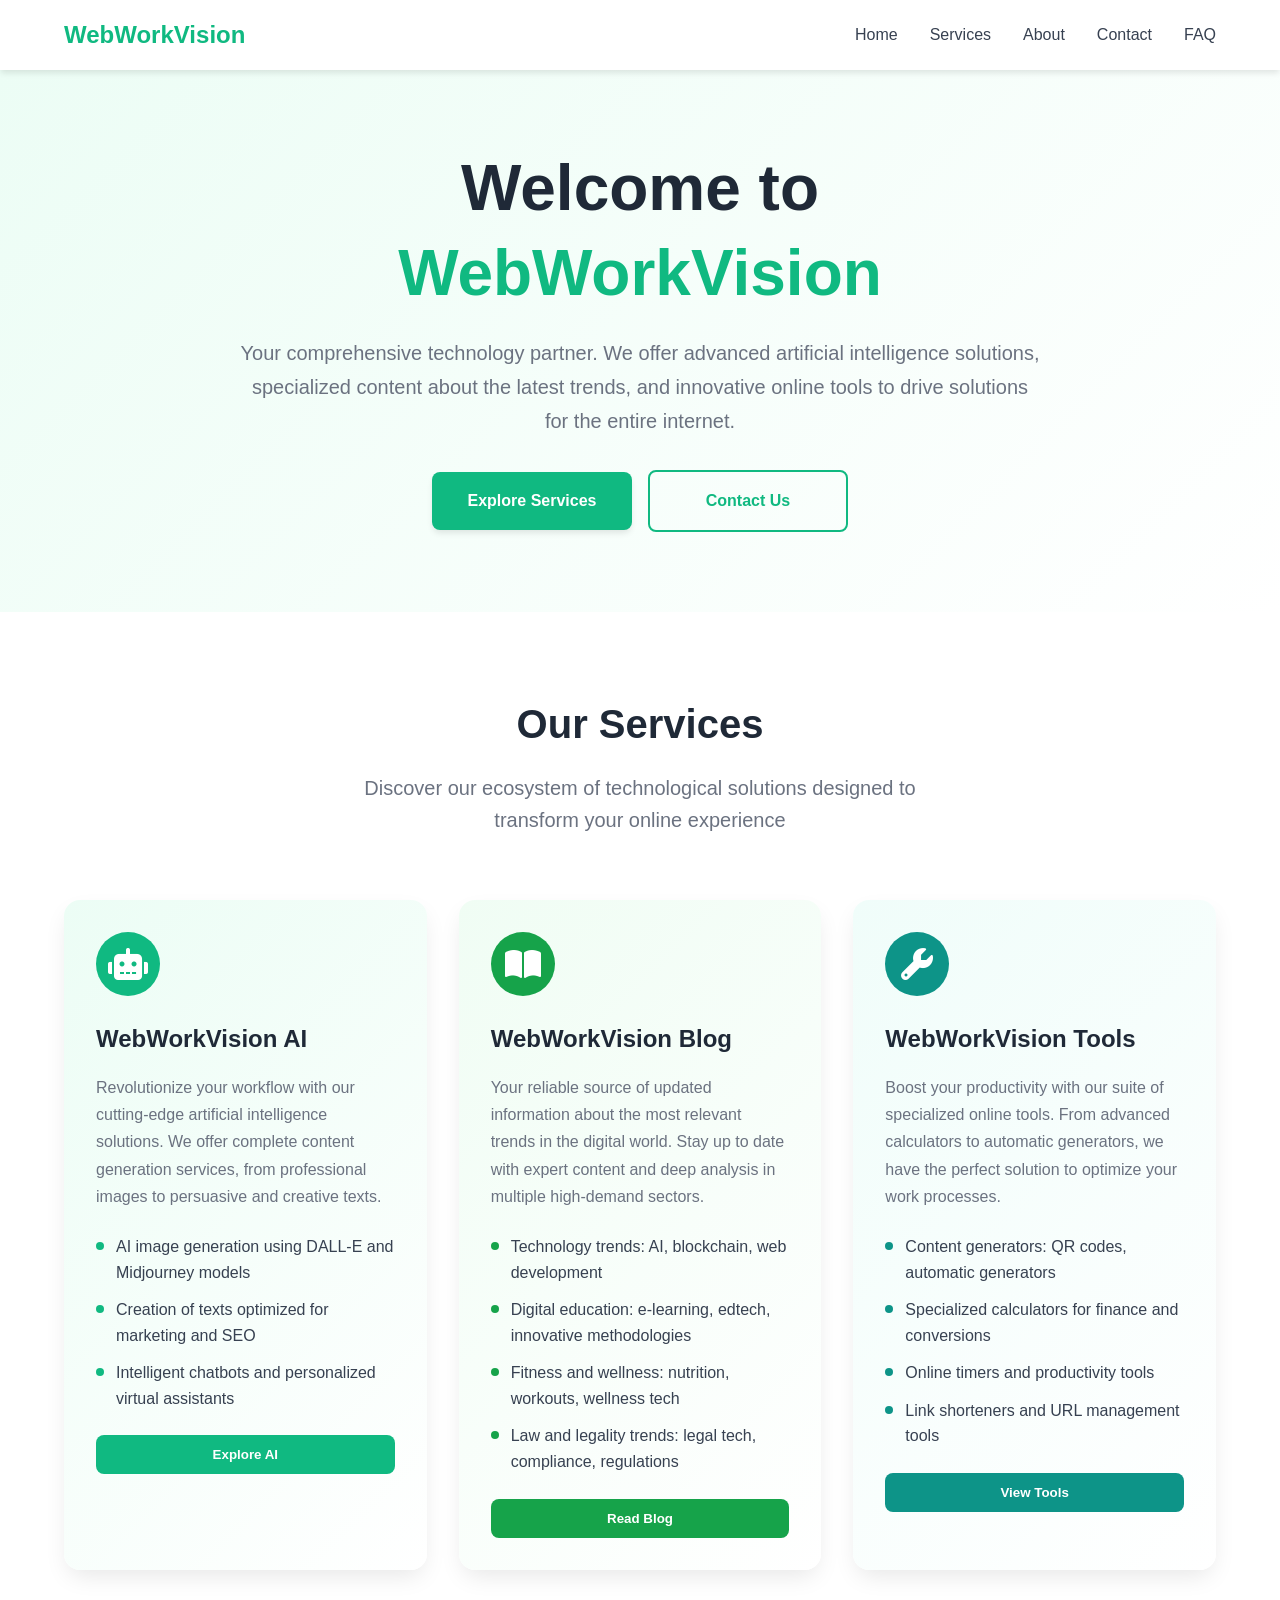
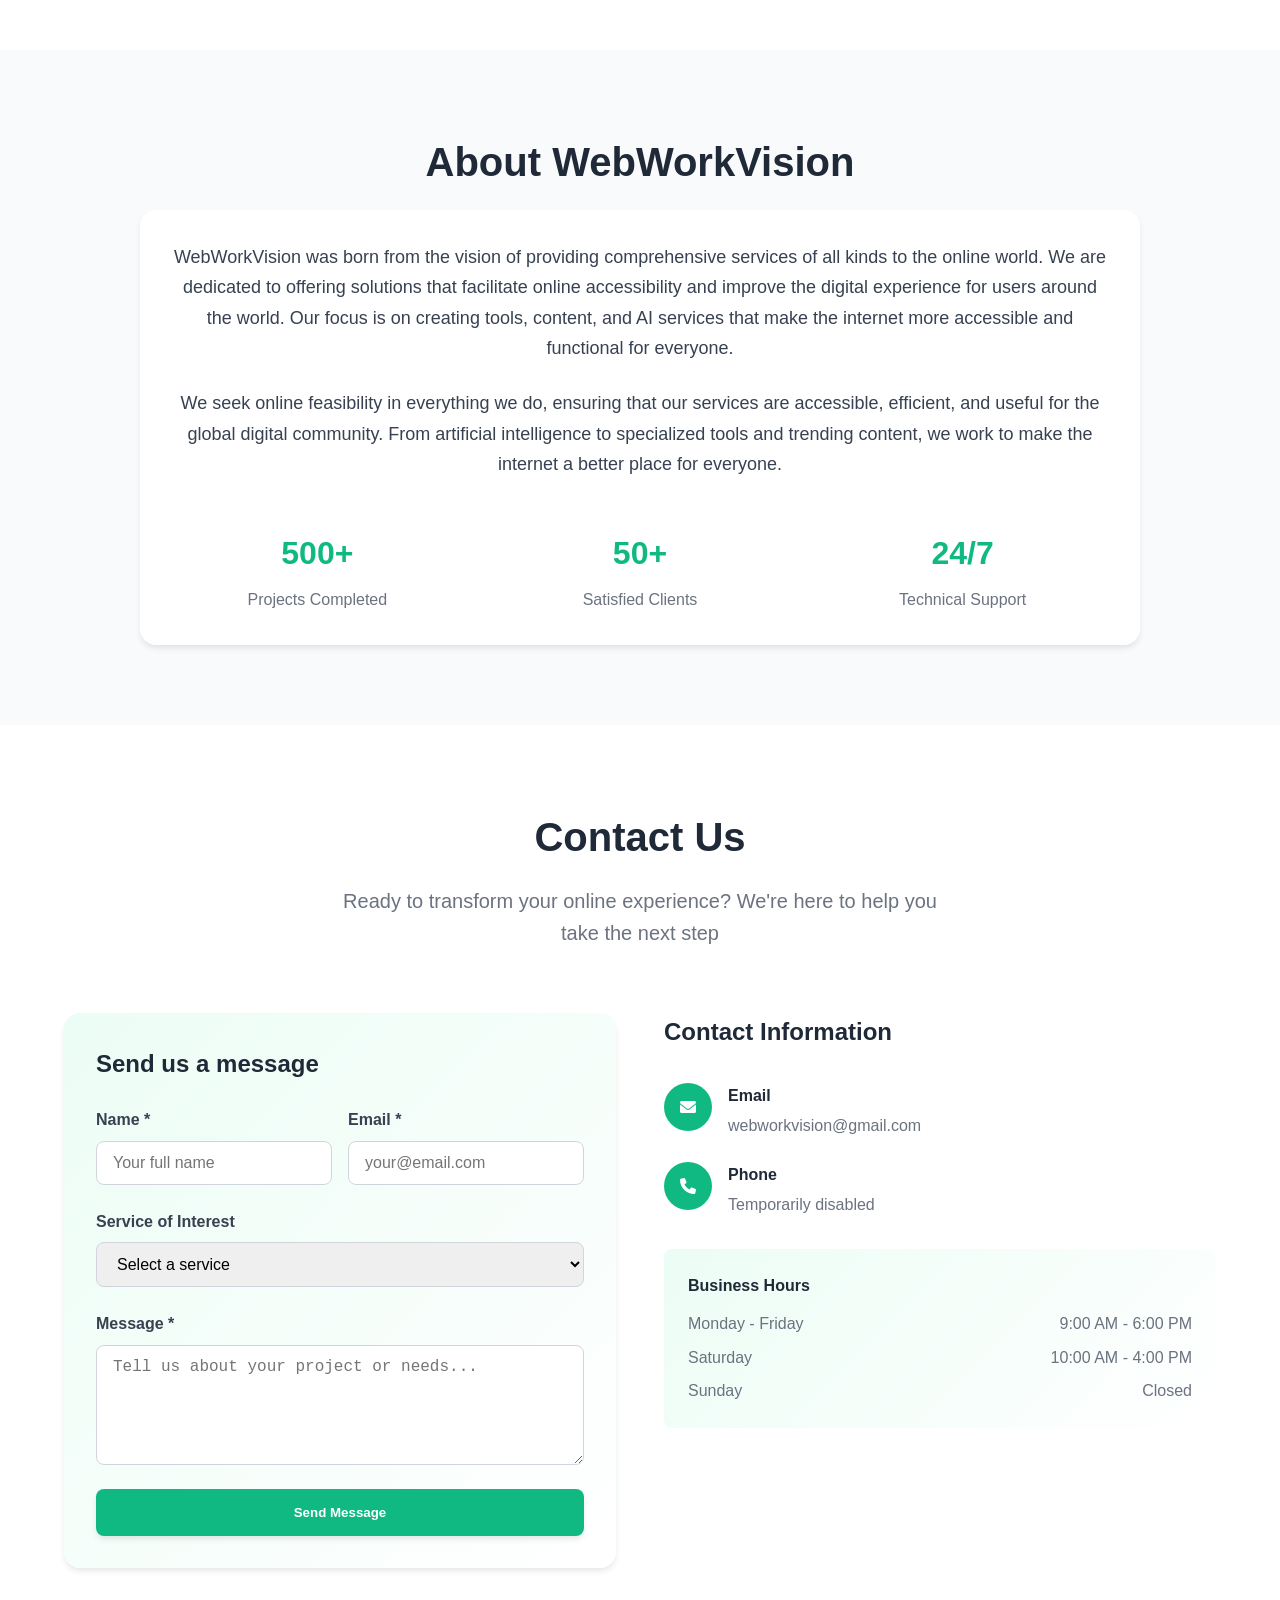
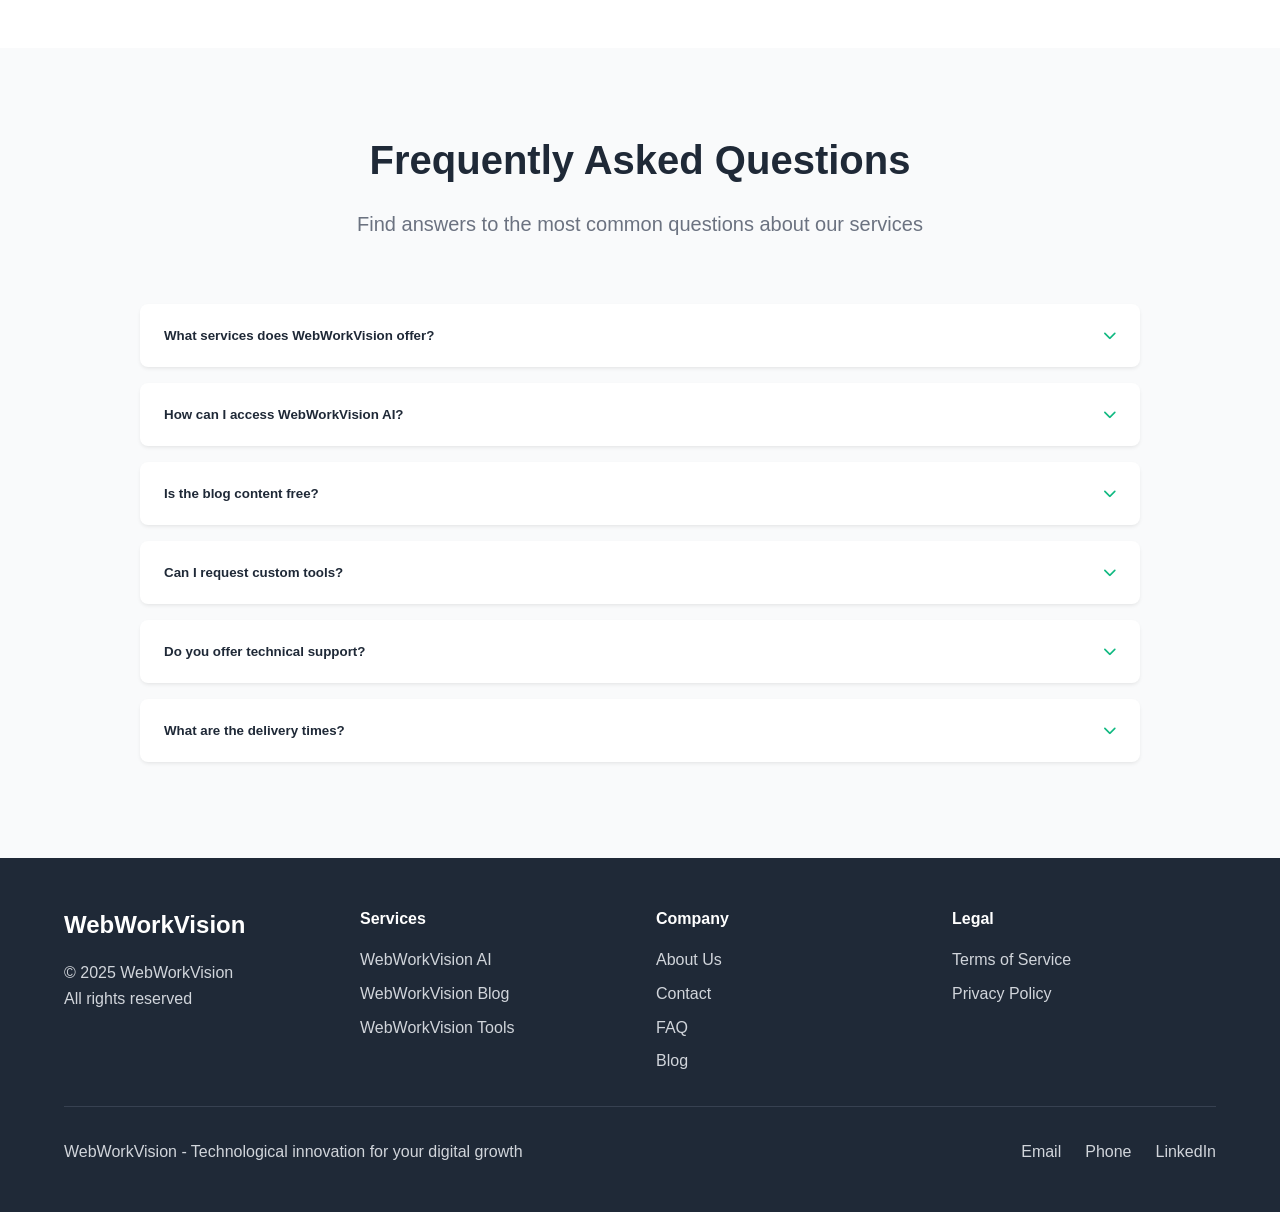
==== index.html @ 9c57ebca "tag, ads, index" ====
<!DOCTYPE html>
<html lang="en">
<head>

<!-- Google tag (gtag.js) -->
<script async src="https://www.googletagmanager.com/gtag/js?id=G-0BDZXG0P7C"></script>
<script>
  window.dataLayer = window.dataLayer || [];
  function gtag(){dataLayer.push(arguments);}
  gtag('js', new Date());

  gtag('config', 'G-0BDZXG0P7C');
</script>

<!-- adsense -->
<script async src="https://pagead2.googlesyndication.com/pagead/js/adsbygoogle.js?client=ca-pub-8509841319706096"
     crossorigin="anonymous"></script>





    <meta charset="UTF-8">
    <meta name="viewport" content="width=device-width, initial-scale=1.0">
    <title>WebWorkVision - Corporate Website</title>
    <link rel="stylesheet" href="styles.css">
    <link href="https://cdnjs.cloudflare.com/ajax/libs/font-awesome/6.0.0/css/all.min.css" rel="stylesheet">
</head>
<body>
    <!-- Header -->
    <header class="header">
        <nav class="nav">
            <div class="nav-container">
                <div class="nav-content">
                    <div class="logo">WebWorkVision</div>
                    
                    <!-- Desktop Menu -->
                    <div class="nav-menu">
                        <a href="#home" class="nav-link">Home</a>
                        <a href="#services" class="nav-link">Services</a>
                        <a href="#about" class="nav-link">About</a>
                        <a href="#contact" class="nav-link">Contact</a>
                        <a href="#faq" class="nav-link">FAQ</a>
                    </div>

                    <!-- Mobile menu button -->
                    <button class="mobile-menu-btn" id="mobileMenuBtn">
                        <i class="fas fa-bars" id="menuIcon"></i>
                    </button>
                </div>

                <!-- Mobile Menu -->
                <div class="mobile-menu" id="mobileMenu">
                    <a href="#home" class="mobile-nav-link">Home</a>
                    <a href="#services" class="mobile-nav-link">Services</a>
                    <a href="#about" class="mobile-nav-link">About</a>
                    <a href="#contact" class="mobile-nav-link">Contact</a>
                    <a href="#faq" class="mobile-nav-link">FAQ</a>
                </div>
            </div>
        </nav>
    </header>

    <!-- Hero Section -->
    <section id="home" class="hero">
        <div class="container">
            <div class="hero-content">
                <h1 class="hero-title">
                    Welcome to
                    <span class="hero-title-accent">WebWorkVision</span>
                </h1>
                <p class="hero-description">
                    Your comprehensive technology partner. We offer advanced artificial intelligence solutions, 
                    specialized content about the latest trends, and innovative online tools 
                    to drive solutions for the entire internet.
                </p>
                <div class="hero-buttons">
                    <a href="#services" class="btn btn-primary">Explore Services</a>
                    <a href="#contact" class="btn btn-secondary">Contact Us</a>
                </div>
            </div>
        </div>
    </section>

    <!-- Services Section -->
    <section id="services" class="services">
        <div class="container">
            <div class="section-header">
                <h2 class="section-title">Our Services</h2>
                <p class="section-description">
                    Discover our ecosystem of technological solutions designed to transform your online experience
                </p>
            </div>

            <div class="services-grid">
                <!-- WebWorkVision AI -->
                <div class="service-card ai-card">
                    <div class="service-icon ai-icon">
                        <i class="fas fa-robot"></i>
                    </div>
                    <h3 class="service-title">WebWorkVision AI</h3>
                    <p class="service-description">
                        Revolutionize your workflow with our cutting-edge artificial intelligence solutions. 
                        We offer complete content generation services, from professional images to 
                        persuasive and creative texts.
                    </p>
                    <div class="service-features">
                        <div class="feature">
                            <div class="feature-dot ai-dot"></div>
                            <span>AI image generation using DALL-E and Midjourney models</span>
                        </div>
                        <div class="feature">
                            <div class="feature-dot ai-dot"></div>
                            <span>Creation of texts optimized for marketing and SEO</span>
                        </div>
                        <div class="feature">
                            <div class="feature-dot ai-dot"></div>
                            <span>Intelligent chatbots and personalized virtual assistants</span>
                        </div>
                    </div>
                    <button class="service-btn ai-btn">Explore AI</button>
                </div>

                <!-- WebWorkVision Blog -->
                <div class="service-card blog-card">
                    <div class="service-icon blog-icon">
                        <i class="fas fa-book-open"></i>
                    </div>
                    <h3 class="service-title">WebWorkVision Blog</h3>
                    <p class="service-description">
                        Your reliable source of updated information about the most relevant trends in the digital world. 
                        Stay up to date with expert content and deep analysis in multiple high-demand sectors.
                    </p>
                    <div class="service-features">
                        <div class="feature">
                            <div class="feature-dot blog-dot"></div>
                            <span>Technology trends: AI, blockchain, web development</span>
                        </div>
                        <div class="feature">
                            <div class="feature-dot blog-dot"></div>
                            <span>Digital education: e-learning, edtech, innovative methodologies</span>
                        </div>
                        <div class="feature">
                            <div class="feature-dot blog-dot"></div>
                            <span>Fitness and wellness: nutrition, workouts, wellness tech</span>
                        </div>
                        <div class="feature">
                            <div class="feature-dot blog-dot"></div>
                            <span>Law and legality trends: legal tech, compliance, regulations</span>
                        </div>
                    </div>
                    <button class="service-btn blog-btn">Read Blog</button>
                </div>

                <!-- WebWorkVision Tools -->
                <div class="service-card tools-card">
                    <div class="service-icon tools-icon">
                        <i class="fas fa-wrench"></i>
                    </div>
                    <h3 class="service-title">WebWorkVision Tools</h3>
                    <p class="service-description">
                        Boost your productivity with our suite of specialized online tools. 
                        From advanced calculators to automatic generators, we have the perfect solution 
                        to optimize your work processes.
                    </p>
                    <div class="service-features">
                        <div class="feature">
                            <div class="feature-dot tools-dot"></div>
                            <span>Content generators: QR codes, automatic generators</span>
                        </div>
                        <div class="feature">
                            <div class="feature-dot tools-dot"></div>
                            <span>Specialized calculators for finance and conversions</span>
                        </div>
                        <div class="feature">
                            <div class="feature-dot tools-dot"></div>
                            <span>Online timers and productivity tools</span>
                        </div>
                        <div class="feature">
                            <div class="feature-dot tools-dot"></div>
                            <span>Link shorteners and URL management tools</span>
                        </div>
                    </div>
                    <button class="service-btn tools-btn">View Tools</button>
                </div>
            </div>
        </div>
    </section>

    <!-- About Us Section -->
    <section id="about" class="about">
        <div class="container">
            <div class="about-content">
                <h2 class="section-title">About WebWorkVision</h2>
                <div class="about-card">
                    <p class="about-text">
                        WebWorkVision was born from the vision of providing comprehensive services of all kinds to the online world. 
                        We are dedicated to offering solutions that facilitate online accessibility and improve the digital experience 
                        for users around the world. Our focus is on creating tools, content, and AI services that make the internet 
                        more accessible and functional for everyone.
                    </p>
                    <p class="about-text">
                        We seek online feasibility in everything we do, ensuring that our services are accessible, efficient, and 
                        useful for the global digital community. From artificial intelligence to specialized tools and trending content, 
                        we work to make the internet a better place for everyone.
                    </p>
                    <div class="stats-grid">
                        <div class="stat">
                            <div class="stat-number">500+</div>
                            <div class="stat-label">Projects Completed</div>
                        </div>
                        <div class="stat">
                            <div class="stat-number">50+</div>
                            <div class="stat-label">Satisfied Clients</div>
                        </div>
                        <div class="stat">
                            <div class="stat-number">24/7</div>
                            <div class="stat-label">Technical Support</div>
                        </div>
                    </div>
                </div>
            </div>
        </div>
    </section>

    <!-- Contact Section -->
    <section id="contact" class="contact">
        <div class="container">
            <div class="section-header">
                <h2 class="section-title">Contact Us</h2>
                <p class="section-description">
                    Ready to transform your online experience? We're here to help you take the next step
                </p>
            </div>

            <div class="contact-grid">
                <!-- Contact Form -->
                <div class="contact-form-container">
                    <h3 class="form-title">Send us a message</h3>
                    <form action="https://formsubmit.co/webworkvision@gmail.com" method="POST" class="contact-form">
                        <input type="hidden" name="_captcha" value="false">
                        <input type="hidden" name="_next" value="https://webworkvision.com/thanks">
                        
                        <div class="form-row">
                            <div class="form-group">
                                <label class="form-label">Name *</label>
                                <input type="text" name="name" required class="form-input" placeholder="Your full name">
                            </div>
                            <div class="form-group">
                                <label class="form-label">Email *</label>
                                <input type="email" name="email" required class="form-input" placeholder="your@email.com">
                            </div>
                        </div>
                        
                        <div class="form-group">
                            <label class="form-label">Service of Interest</label>
                            <select name="service" class="form-select">
                                <option value="">Select a service</option>
                                <option value="WebWorkVision AI">WebWorkVision AI</option>
                                <option value="WebWorkVision Blog">WebWorkVision Blog</option>
                                <option value="WebWorkVision Tools">WebWorkVision Tools</option>
                                <option value="General Inquiry">General Inquiry</option>
                            </select>
                        </div>
                        
                        <div class="form-group">
                            <label class="form-label">Message *</label>
                            <textarea name="message" required rows="5" class="form-textarea" placeholder="Tell us about your project or needs..."></textarea>
                        </div>
                        
                        <button type="submit" class="form-submit">Send Message</button>
                    </form>
                </div>

                <!-- Contact Info -->
                <div class="contact-info">
                    <h3 class="contact-info-title">Contact Information</h3>
                    <div class="contact-details">
                        <div class="contact-item">
                            <div class="contact-icon">
                                <i class="fas fa-envelope"></i>
                            </div>
                            <div class="contact-text">
                                <h4>Email</h4>
                                <p>webworkvision@gmail.com</p>
                            </div>
                        </div>
                        
                        <div class="contact-item">
                            <div class="contact-icon">
                                <i class="fas fa-phone"></i>
                            </div>
                            <div class="contact-text">
                                <h4>Phone</h4>
                                <p>Temporarily disabled</p>
                            </div>
                        </div>
                    </div>

                    <div class="business-hours">
                        <h4>Business Hours</h4>
                        <div class="hours-list">
                            <div class="hours-item">
                                <span>Monday - Friday</span>
                                <span>9:00 AM - 6:00 PM</span>
                            </div>
                            <div class="hours-item">
                                <span>Saturday</span>
                                <span>10:00 AM - 4:00 PM</span>
                            </div>
                            <div class="hours-item">
                                <span>Sunday</span>
                                <span>Closed</span>
                            </div>
                        </div>
                    </div>
                </div>
            </div>
        </div>
    </section>

    <!-- FAQ Section -->
    <section id="faq" class="faq">
        <div class="container">
            <div class="section-header">
                <h2 class="section-title">Frequently Asked Questions</h2>
                <p class="section-description">
                    Find answers to the most common questions about our services
                </p>
            </div>

            <div class="faq-container">
                <div class="faq-item">
                    <button class="faq-question">
                        <span>What services does WebWorkVision offer?</span>
                        <i class="fas fa-chevron-down faq-icon"></i>
                    </button>
                    <div class="faq-answer">
                        <p>We offer three main services: WebWorkVision AI for artificial intelligence solutions, WebWorkVision Blog for trending content, and WebWorkVision Tools for specialized online tools.</p>
                    </div>
                </div>

                <div class="faq-item">
                    <button class="faq-question">
                        <span>How can I access WebWorkVision AI?</span>
                        <i class="fas fa-chevron-down faq-icon"></i>
                    </button>
                    <div class="faq-answer">
                        <p>You can access our AI services by contacting us through the form on this page or sending an email to webworkvision@gmail.com. We offer personalized plans according to your needs.</p>
                    </div>
                </div>

                <div class="faq-item">
                    <button class="faq-question">
                        <span>Is the blog content free?</span>
                        <i class="fas fa-chevron-down faq-icon"></i>
                    </button>
                    <div class="faq-answer">
                        <p>Yes, our blog offers free content about the latest trends in technology, education, fitness, law and legality. We also have premium subscriptions for exclusive content and deeper analysis.</p>
                    </div>
                </div>

                <div class="faq-item">
                    <button class="faq-question">
                        <span>Can I request custom tools?</span>
                        <i class="fas fa-chevron-down faq-icon"></i>
                    </button>
                    <div class="faq-answer">
                        <p>Absolutely. Our WebWorkVision Tools team can develop custom online tools according to your specific requirements. Contact us to discuss your project.</p>
                    </div>
                </div>

                <div class="faq-item">
                    <button class="faq-question">
                        <span>Do you offer technical support?</span>
                        <i class="fas fa-chevron-down faq-icon"></i>
                    </button>
                    <div class="faq-answer">
                        <p>Yes, we provide complete technical support for all our services. You can contact us by email or through our support ticket system.</p>
                    </div>
                </div>

                <div class="faq-item">
                    <button class="faq-question">
                        <span>What are the delivery times?</span>
                        <i class="fas fa-chevron-down faq-icon"></i>
                    </button>
                    <div class="faq-answer">
                        <p>Delivery times vary by project. For simple AI services: 24-48 hours. Custom tools: 1-4 weeks. We will provide you with a detailed timeline in the initial consultation.</p>
                    </div>
                </div>
            </div>
        </div>
    </section>

    <!-- Footer -->
    <footer class="footer">
        <div class="container">
            <div class="footer-grid">
                <div class="footer-section">
                    <h3 class="footer-title">WebWorkVision</h3>
                    <div class="footer-text">
                        <p>© 2025 WebWorkVision</p>
                        <p>All rights reserved</p>
                    </div>
                </div>
                
                <div class="footer-section">
                    <h4 class="footer-heading">Services</h4>
                    <ul class="footer-links">
                        <li><a href="#">WebWorkVision AI</a></li>
                        <li><a href="#">WebWorkVision Blog</a></li>
                        <li><a href="#">WebWorkVision Tools</a></li>
                    </ul>
                </div>
                
                <div class="footer-section">
                    <h4 class="footer-heading">Company</h4>
                    <ul class="footer-links">
                        <li><a href="#about">About Us</a></li>
                        <li><a href="#contact">Contact</a></li>
                        <li><a href="#faq">FAQ</a></li>
                        <li><a href="#">Blog</a></li>
                    </ul>
                </div>
                
                <div class="footer-section">
                    <h4 class="footer-heading">Legal</h4>
                    <ul class="footer-links">
                        <li><a href="#">Terms of Service</a></li>
                        <li><a href="#">Privacy Policy</a></li>
                    </ul>
                </div>
            </div>
            
            <div class="footer-bottom">
                <div class="footer-bottom-content">
                    <p class="footer-bottom-text">
                        WebWorkVision - Technological innovation for your digital growth
                    </p>
                    <div class="footer-bottom-links">
                        <a href="mailto:webworkvision@gmail.com">Email</a>
                        <a href="#">Phone</a>
                        <a href="#">LinkedIn</a>
                    </div>
                </div>
            </div>
        </div>
    </footer>

    <script src="script.js"></script>
</body>
</html>
---- styles.css ----
/* Reset and Base Styles */
* {
    margin: 0;
    padding: 0;
    box-sizing: border-box;
}

body {
    font-family: -apple-system, BlinkMacSystemFont, 'Segoe UI', Roboto, Oxygen, Ubuntu, Cantarell, sans-serif;
    line-height: 1.6;
    color: #333;
    background-color: #ffffff;
}

.container {
    max-width: 1200px;
    margin: 0 auto;
    padding: 0 1.5rem;
}

/* Header Styles */
.header {
    background: #ffffff;
    box-shadow: 0 4px 6px -1px rgba(0, 0, 0, 0.1);
    position: sticky;
    top: 0;
    z-index: 50;
}

.nav {
    padding: 1rem 0;
}

.nav-container {
    max-width: 1200px;
    margin: 0 auto;
    padding: 0 1.5rem;
}

.nav-content {
    display: flex;
    justify-content: space-between;
    align-items: center;
}

.logo {
    font-size: 1.5rem;
    font-weight: bold;
    color: #10B981;
}

.nav-menu {
    display: none;
    gap: 2rem;
}

.nav-link {
    color: #374151;
    text-decoration: none;
    transition: color 0.3s ease;
}

.nav-link:hover {
    color: #10B981;
}

.mobile-menu-btn {
    background: none;
    border: none;
    color: #374151;
    font-size: 1.5rem;
    cursor: pointer;
}

.mobile-menu {
    display: none;
    flex-direction: column;
    gap: 1rem;
    margin-top: 1rem;
    padding-bottom: 1rem;
}

.mobile-nav-link {
    color: #374151;
    text-decoration: none;
    transition: color 0.3s ease;
}

.mobile-nav-link:hover {
    color: #10B981;
}

/* Hero Section */
.hero {
    background: linear-gradient(135deg, #ECFDF5 0%, #ffffff 100%);
    padding: 5rem 0;
    text-align: center;
}

.hero-content {
    max-width: 800px;
    margin: 0 auto;
}

.hero-title {
    font-size: 3rem;
    font-weight: bold;
    color: #1F2937;
    margin-bottom: 1.5rem;
    line-height: 1.2;
}

.hero-title-accent {
    color: #10B981;
    display: block;
    margin-top: 0.5rem;
}

.hero-description {
    font-size: 1.25rem;
    color: #6B7280;
    margin-bottom: 2rem;
    line-height: 1.7;
}

.hero-buttons {
    display: flex;
    flex-direction: column;
    gap: 1rem;
    align-items: center;
}

.btn {
    padding: 1rem 2rem;
    border-radius: 0.5rem;
    font-weight: 600;
    text-decoration: none;
    transition: all 0.3s ease;
    display: inline-block;
    min-width: 200px;
    text-align: center;
}

.btn-primary {
    background: #10B981;
    color: white;
    box-shadow: 0 4px 6px -1px rgba(0, 0, 0, 0.1);
}

.btn-primary:hover {
    background: #059669;
    transform: translateY(-1px);
    box-shadow: 0 8px 15px -3px rgba(0, 0, 0, 0.1);
}

.btn-secondary {
    border: 2px solid #10B981;
    color: #10B981;
    background: transparent;
}

.btn-secondary:hover {
    background: #10B981;
    color: white;
}

/* Services Section */
.services {
    padding: 5rem 0;
    background: #ffffff;
}

.section-header {
    text-align: center;
    margin-bottom: 4rem;
}

.section-title {
    font-size: 2.5rem;
    font-weight: bold;
    color: #1F2937;
    margin-bottom: 1rem;
}

.section-description {
    font-size: 1.25rem;
    color: #6B7280;
    max-width: 600px;
    margin: 0 auto;
}

.services-grid {
    display: grid;
    gap: 2rem;
    grid-template-columns: 1fr;
}

.service-card {
    padding: 2rem;
    border-radius: 1rem;
    box-shadow: 0 10px 25px -5px rgba(0, 0, 0, 0.1);
    transition: all 0.3s ease;
}

.service-card:hover {
    transform: translateY(-5px);
    box-shadow: 0 20px 40px -10px rgba(0, 0, 0, 0.15);
}

.ai-card {
    background: linear-gradient(135deg, #ECFDF5 0%, #ffffff 100%);
}

.blog-card {
    background: linear-gradient(135deg, #F0FDF4 0%, #ffffff 100%);
}

.tools-card {
    background: linear-gradient(135deg, #F0FDFA 0%, #ffffff 100%);
}

.service-icon {
    width: 4rem;
    height: 4rem;
    border-radius: 50%;
    display: flex;
    align-items: center;
    justify-content: center;
    margin-bottom: 1.5rem;
    font-size: 2rem;
    color: white;
}

.ai-icon {
    background: #10B981;
}

.blog-icon {
    background: #16A34A;
}

.tools-icon {
    background: #0D9488;
}

.service-title {
    font-size: 1.5rem;
    font-weight: bold;
    color: #1F2937;
    margin-bottom: 1rem;
}

.service-description {
    color: #6B7280;
    margin-bottom: 1.5rem;
    line-height: 1.7;
}

.service-features {
    margin-bottom: 1.5rem;
}

.feature {
    display: flex;
    align-items: flex-start;
    margin-bottom: 0.75rem;
}

.feature-dot {
    width: 0.5rem;
    height: 0.5rem;
    border-radius: 50%;
    margin-right: 0.75rem;
    margin-top: 0.5rem;
    flex-shrink: 0;
}

.ai-dot {
    background: #10B981;
}

.blog-dot {
    background: #16A34A;
}

.tools-dot {
    background: #0D9488;
}

.feature span {
    color: #374151;
}

.service-btn {
    width: 100%;
    padding: 0.75rem;
    border: none;
    border-radius: 0.5rem;
    font-weight: 600;
    color: white;
    cursor: pointer;
    transition: all 0.3s ease;
}

.ai-btn {
    background: #10B981;
}

.ai-btn:hover {
    background: #059669;
}

.blog-btn {
    background: #16A34A;
}

.blog-btn:hover {
    background: #15803D;
}

.tools-btn {
    background: #0D9488;
}

.tools-btn:hover {
    background: #0F766E;
}

/* About Section */
.about {
    padding: 5rem 0;
    background: #F9FAFB;
}

.about-content {
    max-width: 1000px;
    margin: 0 auto;
    text-align: center;
}

.about-card {
    background: white;
    padding: 2rem;
    border-radius: 1rem;
    box-shadow: 0 4px 6px -1px rgba(0, 0, 0, 0.1);
}

.about-text {
    font-size: 1.125rem;
    color: #374151;
    margin-bottom: 1.5rem;
    line-height: 1.7;
}

.stats-grid {
    display: grid;
    grid-template-columns: repeat(auto-fit, minmax(150px, 1fr));
    gap: 2rem;
    margin-top: 3rem;
}

.stat {
    text-align: center;
}

.stat-number {
    font-size: 2rem;
    font-weight: bold;
    color: #10B981;
    margin-bottom: 0.5rem;
}

.stat-label {
    color: #6B7280;
}

/* Contact Section */
.contact {
    padding: 5rem 0;
    background: #ffffff;
}

.contact-grid {
    display: grid;
    gap: 3rem;
    grid-template-columns: 1fr;
    max-width: 1200px;
    margin: 0 auto;
}

.contact-form-container {
    background: linear-gradient(135deg, #ECFDF5 0%, #ffffff 100%);
    padding: 2rem;
    border-radius: 1rem;
    box-shadow: 0 4px 6px -1px rgba(0, 0, 0, 0.1);
}

.form-title {
    font-size: 1.5rem;
    font-weight: bold;
    color: #1F2937;
    margin-bottom: 1.5rem;
}

.contact-form {
    display: flex;
    flex-direction: column;
    gap: 1.5rem;
}

.form-row {
    display: grid;
    gap: 1rem;
    grid-template-columns: 1fr;
}

.form-group {
    display: flex;
    flex-direction: column;
}

.form-label {
    color: #374151;
    font-weight: 600;
    margin-bottom: 0.5rem;
}

.form-input,
.form-select,
.form-textarea {
    padding: 0.75rem 1rem;
    border: 1px solid #D1D5DB;
    border-radius: 0.5rem;
    font-size: 1rem;
    transition: all 0.3s ease;
}

.form-input:focus,
.form-select:focus,
.form-textarea:focus {
    outline: none;
    border-color: #10B981;
    box-shadow: 0 0 0 3px rgba(16, 185, 129, 0.1);
}

.form-textarea {
    resize: vertical;
    min-height: 120px;
}

.form-submit {
    background: #10B981;
    color: white;
    padding: 1rem;
    border: none;
    border-radius: 0.5rem;
    font-weight: 600;
    cursor: pointer;
    transition: all 0.3s ease;
    box-shadow: 0 4px 6px -1px rgba(0, 0, 0, 0.1);
}

.form-submit:hover {
    background: #059669;
    transform: translateY(-1px);
    box-shadow: 0 8px 15px -3px rgba(0, 0, 0, 0.1);
}

.contact-info {
    display: flex;
    flex-direction: column;
    gap: 2rem;
}

.contact-info-title {
    font-size: 1.5rem;
    font-weight: bold;
    color: #1F2937;
}

.contact-details {
    display: flex;
    flex-direction: column;
    gap: 1.5rem;
}

.contact-item {
    display: flex;
    align-items: flex-start;
}

.contact-icon {
    background: #10B981;
    width: 3rem;
    height: 3rem;
    border-radius: 50%;
    display: flex;
    align-items: center;
    justify-content: center;
    margin-right: 1rem;
    flex-shrink: 0;
    color: white;
}

.contact-text h4 {
    font-weight: 600;
    color: #1F2937;
    margin-bottom: 0.25rem;
}

.contact-text p {
    color: #6B7280;
}

.business-hours {
    background: linear-gradient(135deg, #ECFDF5 0%, #ffffff 100%);
    padding: 1.5rem;
    border-radius: 0.5rem;
}

.business-hours h4 {
    font-weight: 600;
    color: #1F2937;
    margin-bottom: 0.75rem;
}

.hours-list {
    display: flex;
    flex-direction: column;
    gap: 0.5rem;
}

.hours-item {
    display: flex;
    justify-content: space-between;
    color: #6B7280;
}

/* FAQ Section */
.faq {
    padding: 5rem 0;
    background: #F9FAFB;
}

.faq-container {
    max-width: 1000px;
    margin: 0 auto;
}

.faq-item {
    margin-bottom: 1rem;
}

.faq-question {
    width: 100%;
    background: white;
    padding: 1.5rem;
    border: none;
    border-radius: 0.5rem;
    box-shadow: 0 2px 4px -1px rgba(0, 0, 0, 0.1);
    cursor: pointer;
    text-align: left;
    display: flex;
    justify-content: space-between;
    align-items: center;
    font-weight: 600;
    color: #1F2937;
    transition: all 0.3s ease;
}

.faq-question:hover {
    box-shadow: 0 4px 6px -1px rgba(0, 0, 0, 0.1);
}

.faq-icon {
    color: #10B981;
    transition: transform 0.3s ease;
}

.faq-item.active .faq-icon {
    transform: rotate(180deg);
}

.faq-answer {
    background: #ECFDF5;
    padding: 0;
    max-height: 0;
    overflow: hidden;
    transition: all 0.3s ease;
    border-radius: 0 0 0.5rem 0.5rem;
}

.faq-item.active .faq-answer {
    padding: 1.5rem;
    max-height: 200px;
    border-top: 1px solid #D1FAE5;
}

.faq-answer p {
    color: #374151;
    line-height: 1.7;
}

/* Footer */
.footer {
    background: #1F2937;
    color: white;
    padding: 3rem 0;
}

.footer-grid {
    display: grid;
    gap: 2rem;
    grid-template-columns: repeat(auto-fit, minmax(200px, 1fr));
    margin-bottom: 2rem;
}

.footer-title {
    font-size: 1.5rem;
    font-weight: bold;
    margin-bottom: 1rem;
}

.footer-text {
    color: #D1D5DB;
}

.footer-heading {
    font-weight: 600;
    margin-bottom: 1rem;
}

.footer-links {
    list-style: none;
    display: flex;
    flex-direction: column;
    gap: 0.5rem;
}

.footer-links a {
    color: #D1D5DB;
    text-decoration: none;
    transition: color 0.3s ease;
}

.footer-links a:hover {
    color: #10B981;
}

.footer-bottom {
    border-top: 1px solid #374151;
    padding-top: 2rem;
}

.footer-bottom-content {
    display: flex;
    flex-direction: column;
    align-items: center;
    gap: 1rem;
    text-align: center;
}

.footer-bottom-text {
    color: #D1D5DB;
}

.footer-bottom-links {
    display: flex;
    gap: 1.5rem;
}

.footer-bottom-links a {
    color: #D1D5DB;
    text-decoration: none;
    transition: color 0.3s ease;
}

.footer-bottom-links a:hover {
    color: #10B981;
}

/* Responsive Design */
@media (min-width: 640px) {
    .hero-buttons {
        flex-direction: row;
        justify-content: center;
    }

    .form-row {
        grid-template-columns: 1fr 1fr;
    }

    .footer-bottom-content {
        flex-direction: row;
        justify-content: space-between;
    }
}

@media (min-width: 768px) {
    .nav-menu {
        display: flex;
    }

    .mobile-menu-btn {
        display: none;
    }

    .hero-title {
        font-size: 4rem;
    }

    .services-grid {
        grid-template-columns: repeat(auto-fit, minmax(300px, 1fr));
    }

    .contact-grid {
        grid-template-columns: 1fr 1fr;
    }
}

@media (min-width: 1024px) {
    .services-grid {
        grid-template-columns: repeat(3, 1fr);
    }
}

/* Smooth scrolling */
html {
    scroll-behavior: smooth;
}

/* Animation classes */
.fade-in {
    opacity: 0;
    transform: translateY(20px);
    transition: all 0.6s ease;
}

.fade-in.visible {
    opacity: 1;
    transform: translateY(0);
}
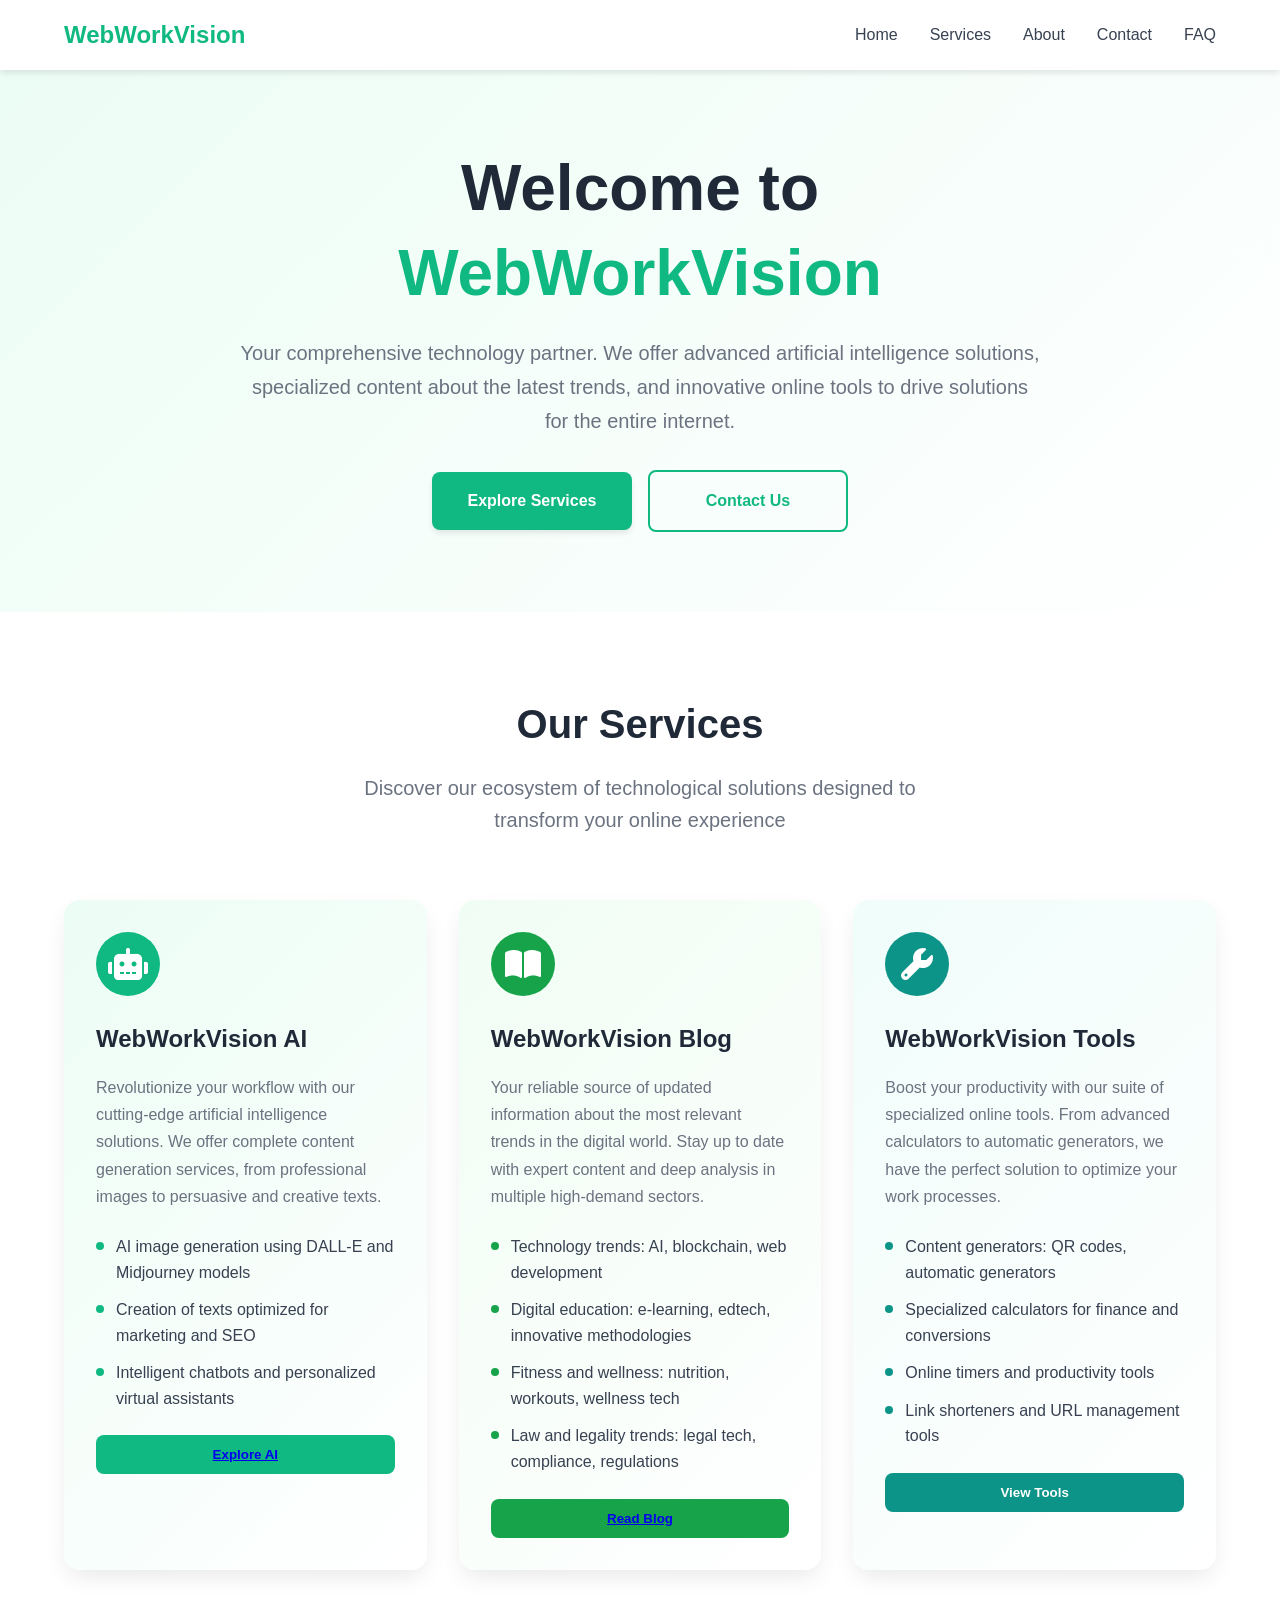
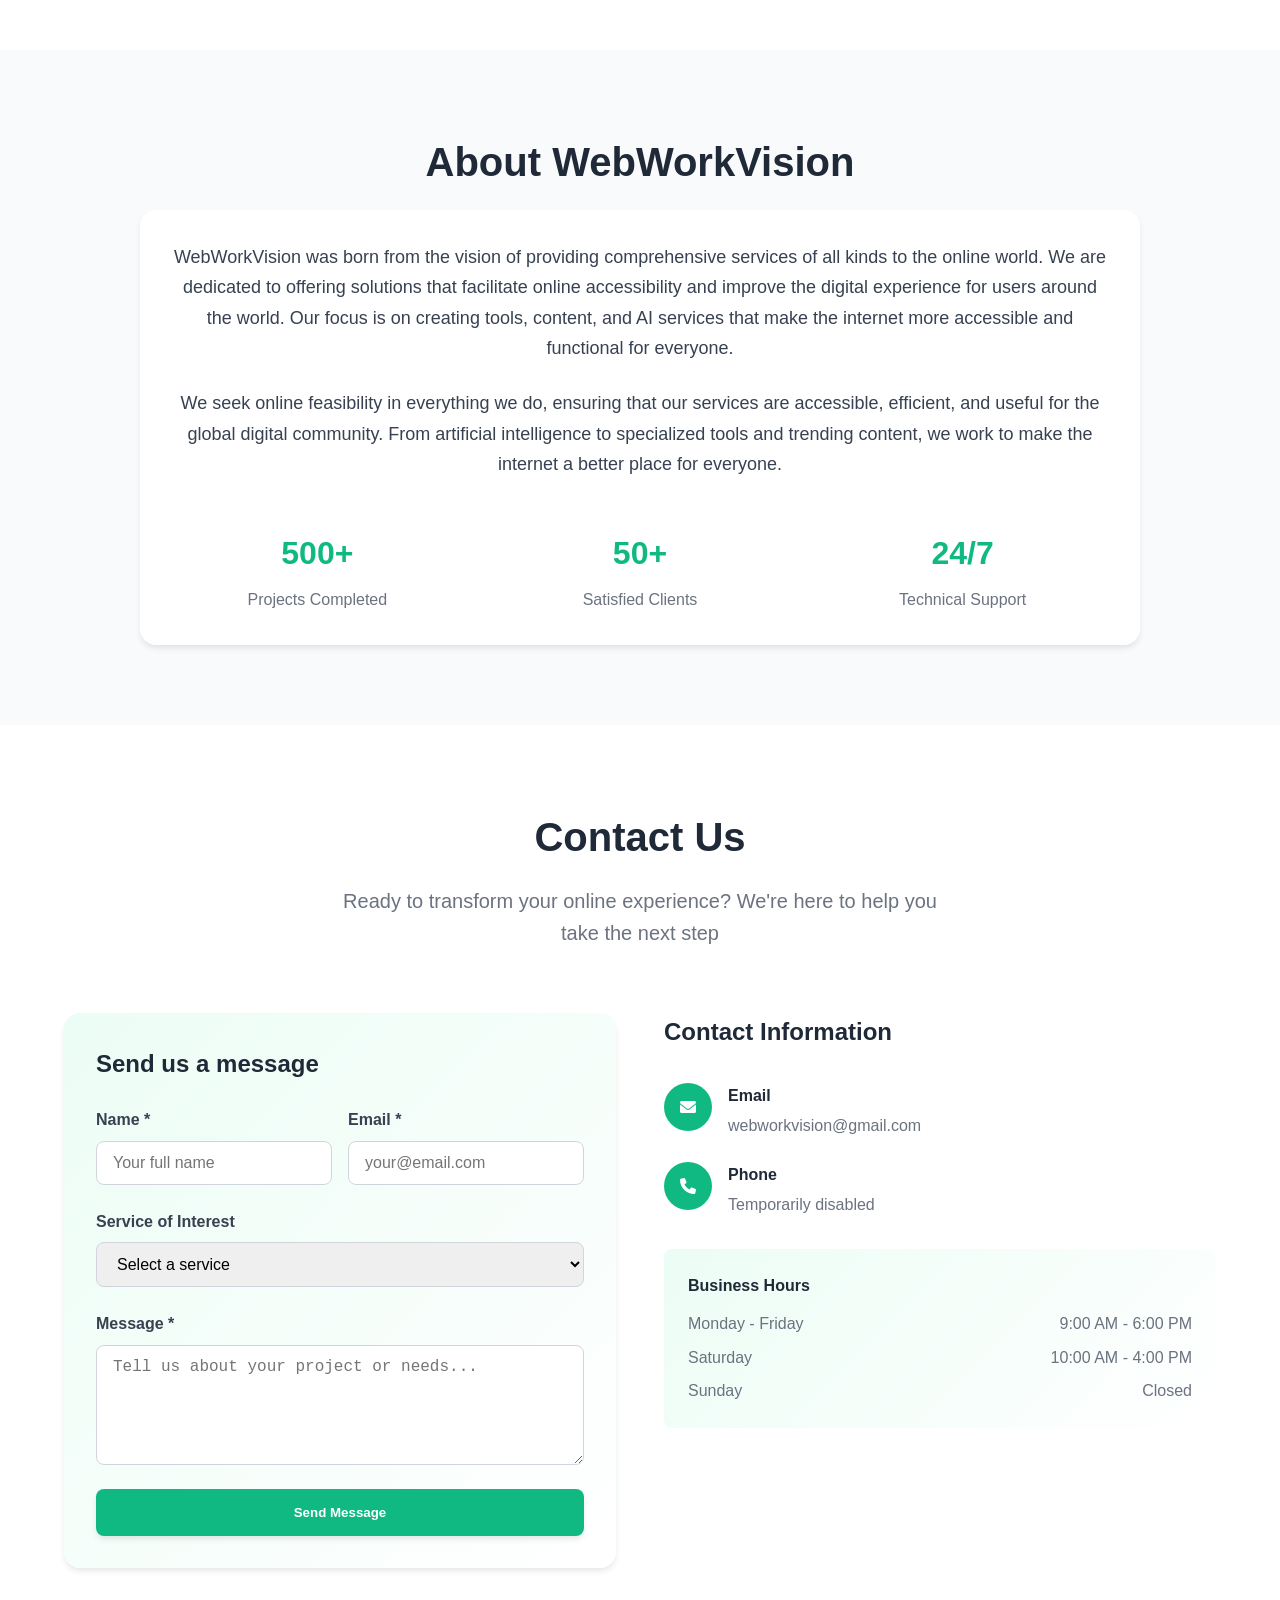
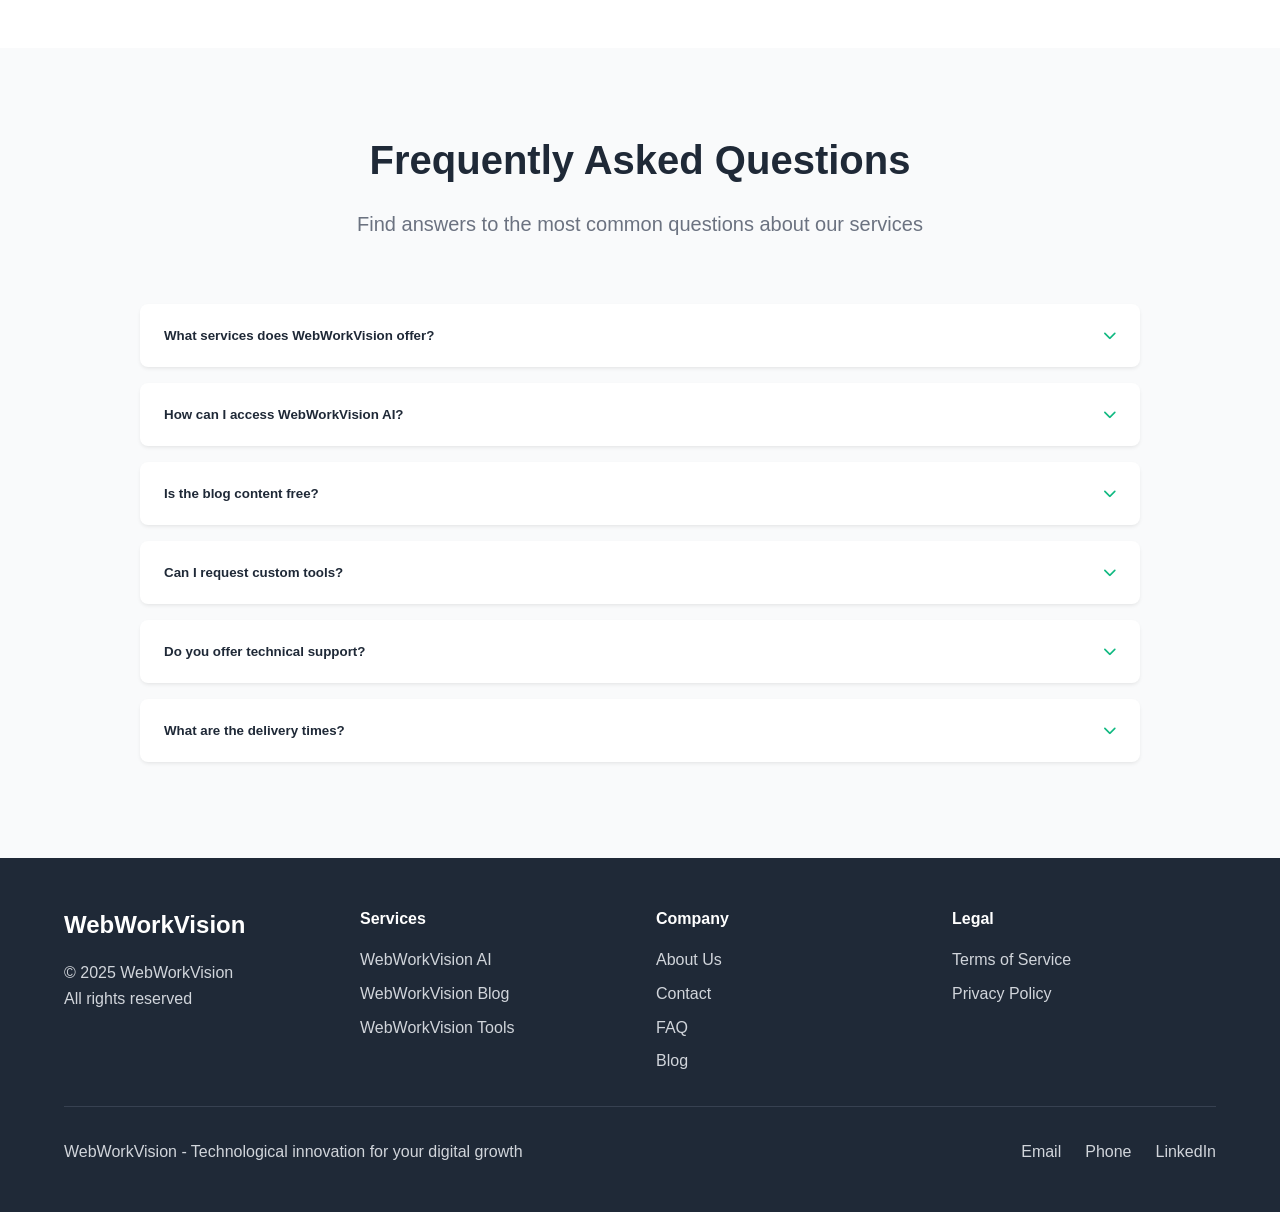
==== commit 4a67a06f: "<a> subdominio" ====
--- a/index.html
+++ b/index.html
@@ -118,7 +118,7 @@
                             <span>Intelligent chatbots and personalized virtual assistants</span>
                         </div>
                     </div>
-                    <button class="service-btn ai-btn">Explore AI</button>
+                    <button class="service-btn ai-btn"><a href="https://ai.webworkvision.online">Explore AI</a></button>
                 </div>
 
                 <!-- WebWorkVision Blog -->
@@ -149,7 +149,7 @@
                             <span>Law and legality trends: legal tech, compliance, regulations</span>
                         </div>
                     </div>
-                    <button class="service-btn blog-btn">Read Blog</button>
+                    <button class="service-btn blog-btn"><a href="https://blog.webworkvision.online">Read Blog</a></button>
                 </div>
 
                 <!-- WebWorkVision Tools -->
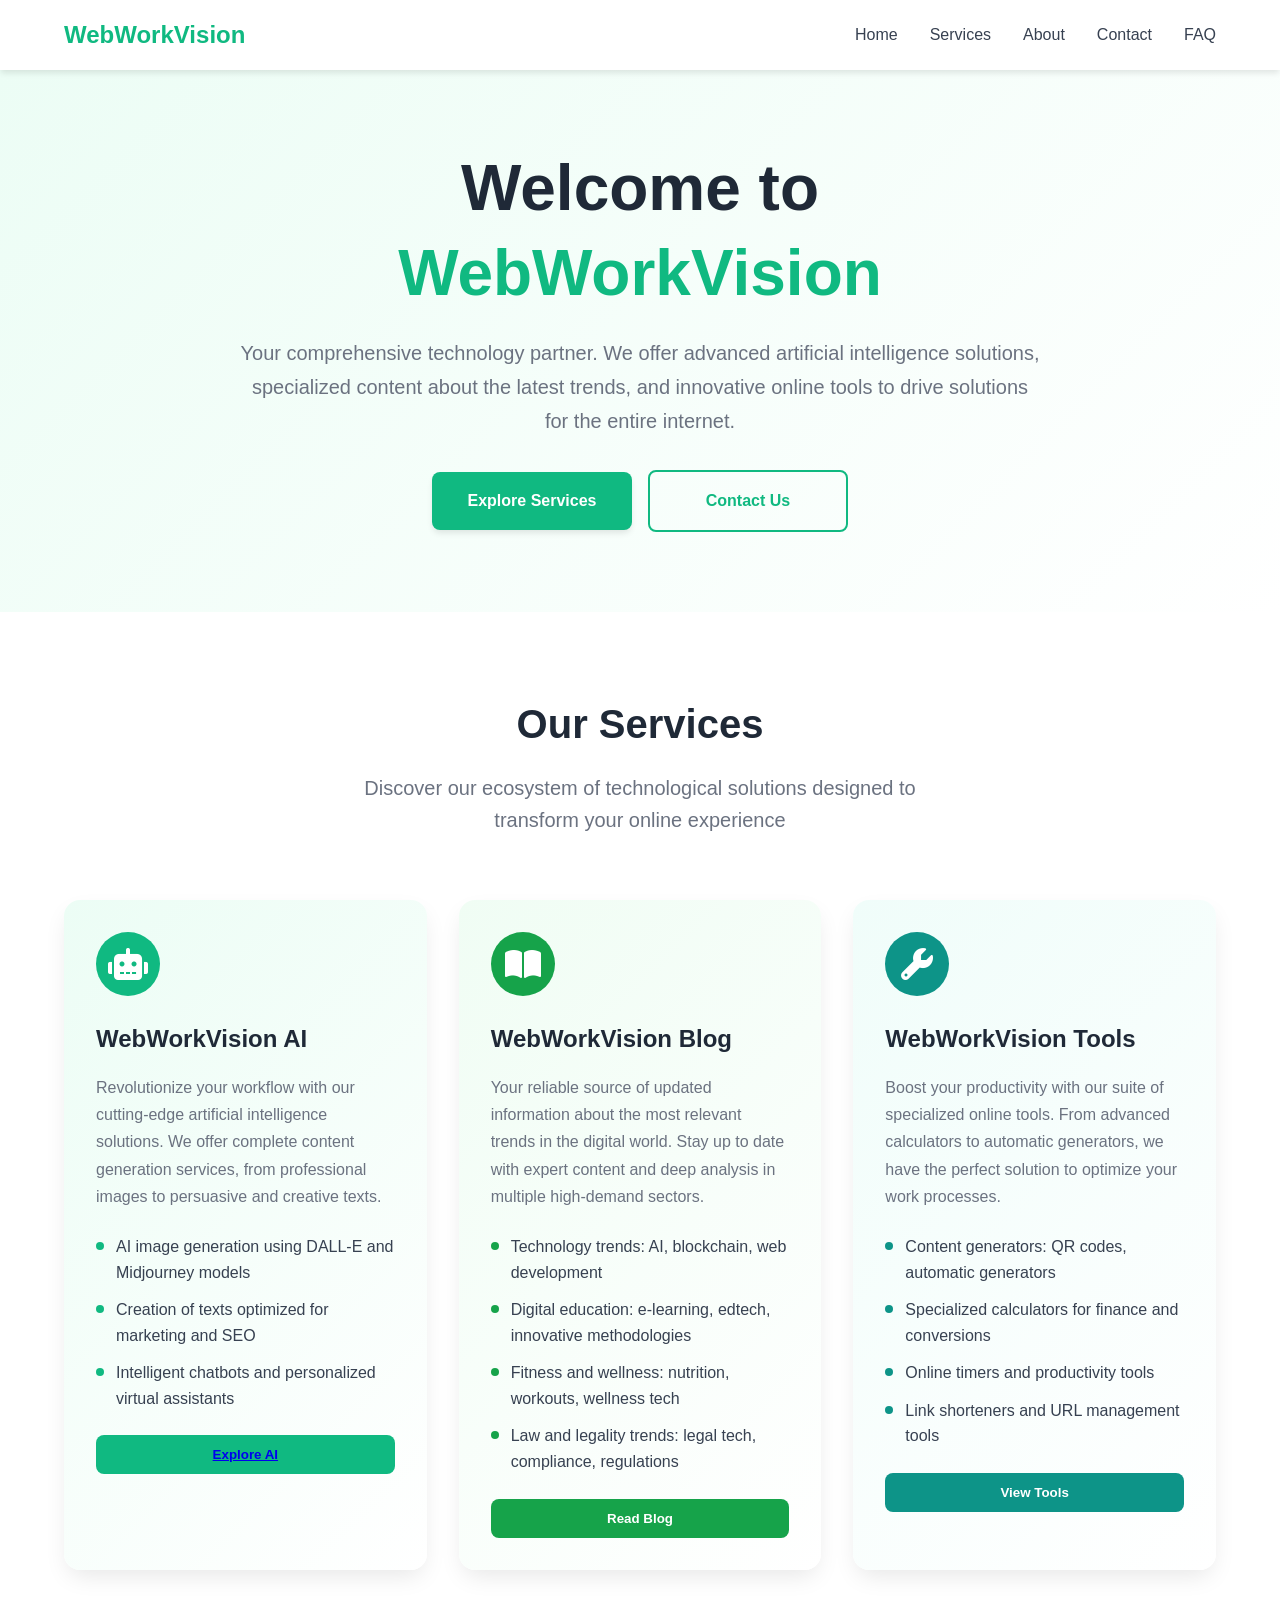
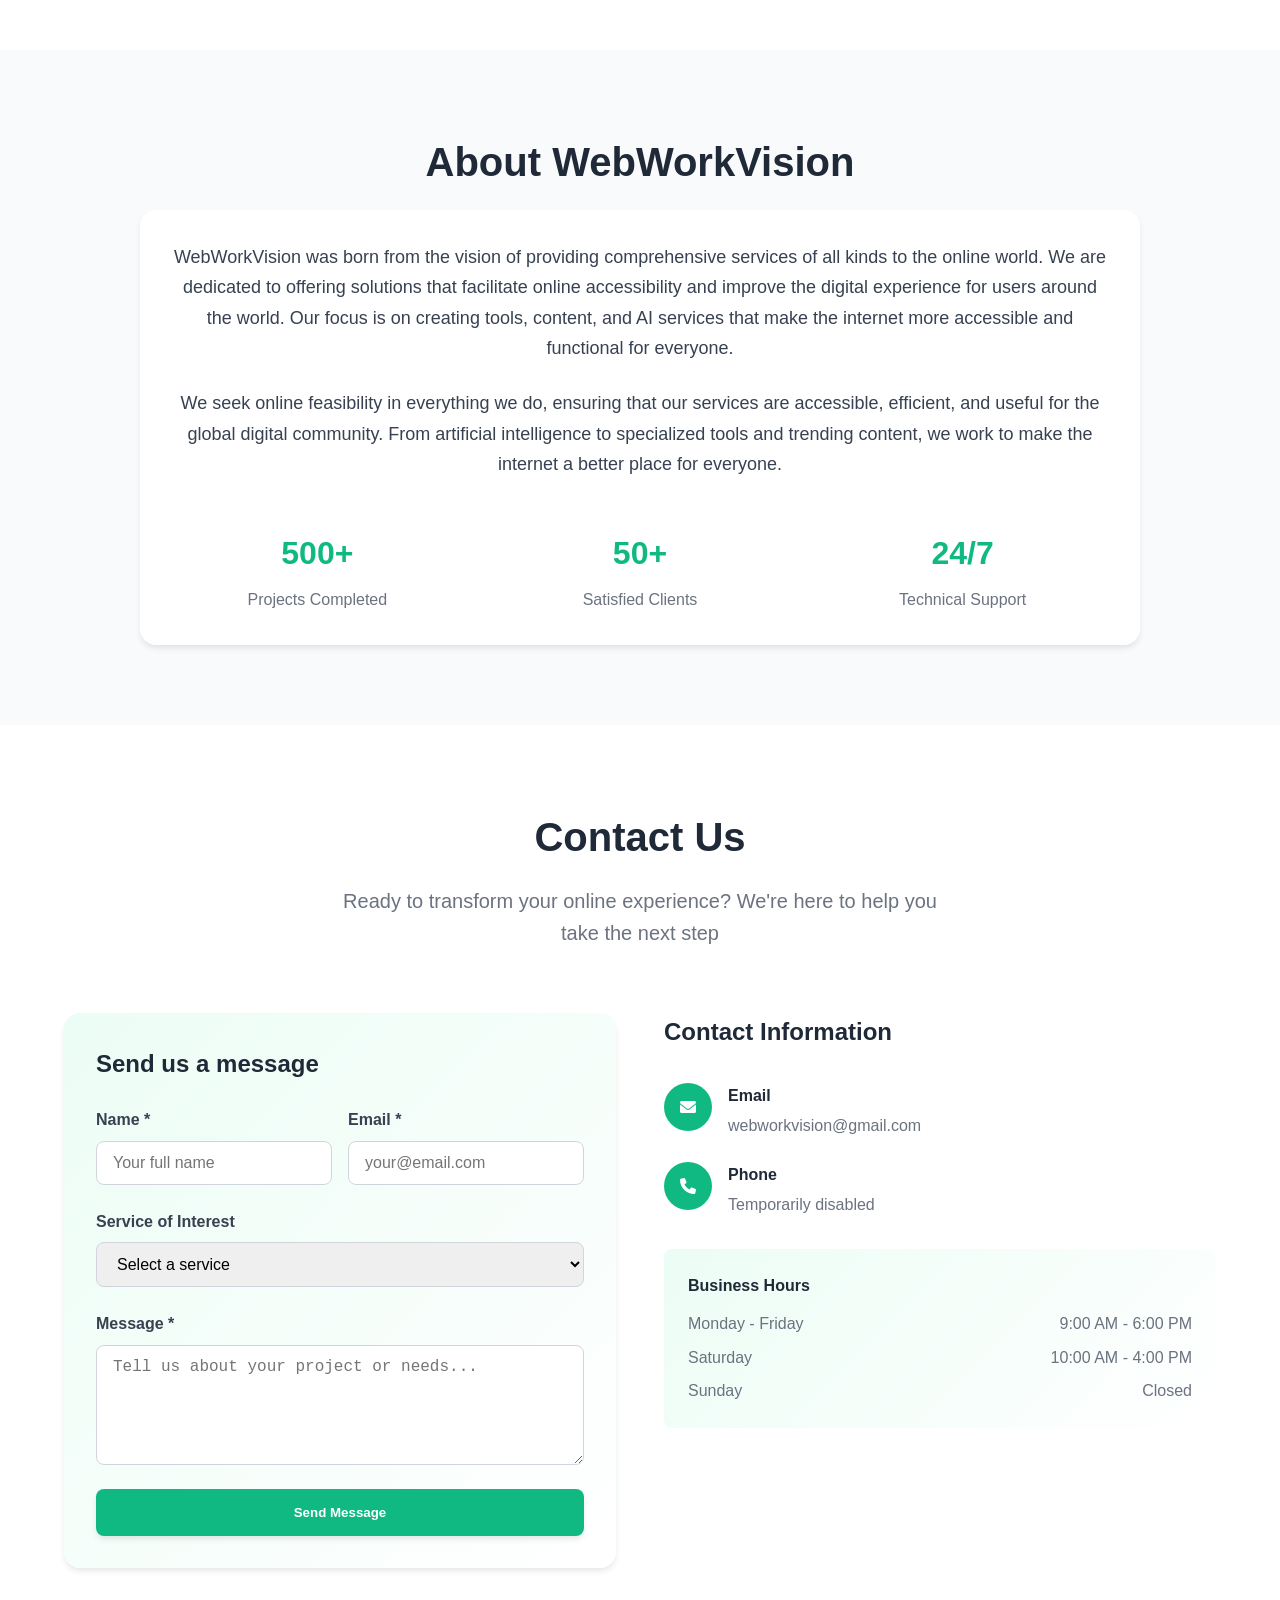
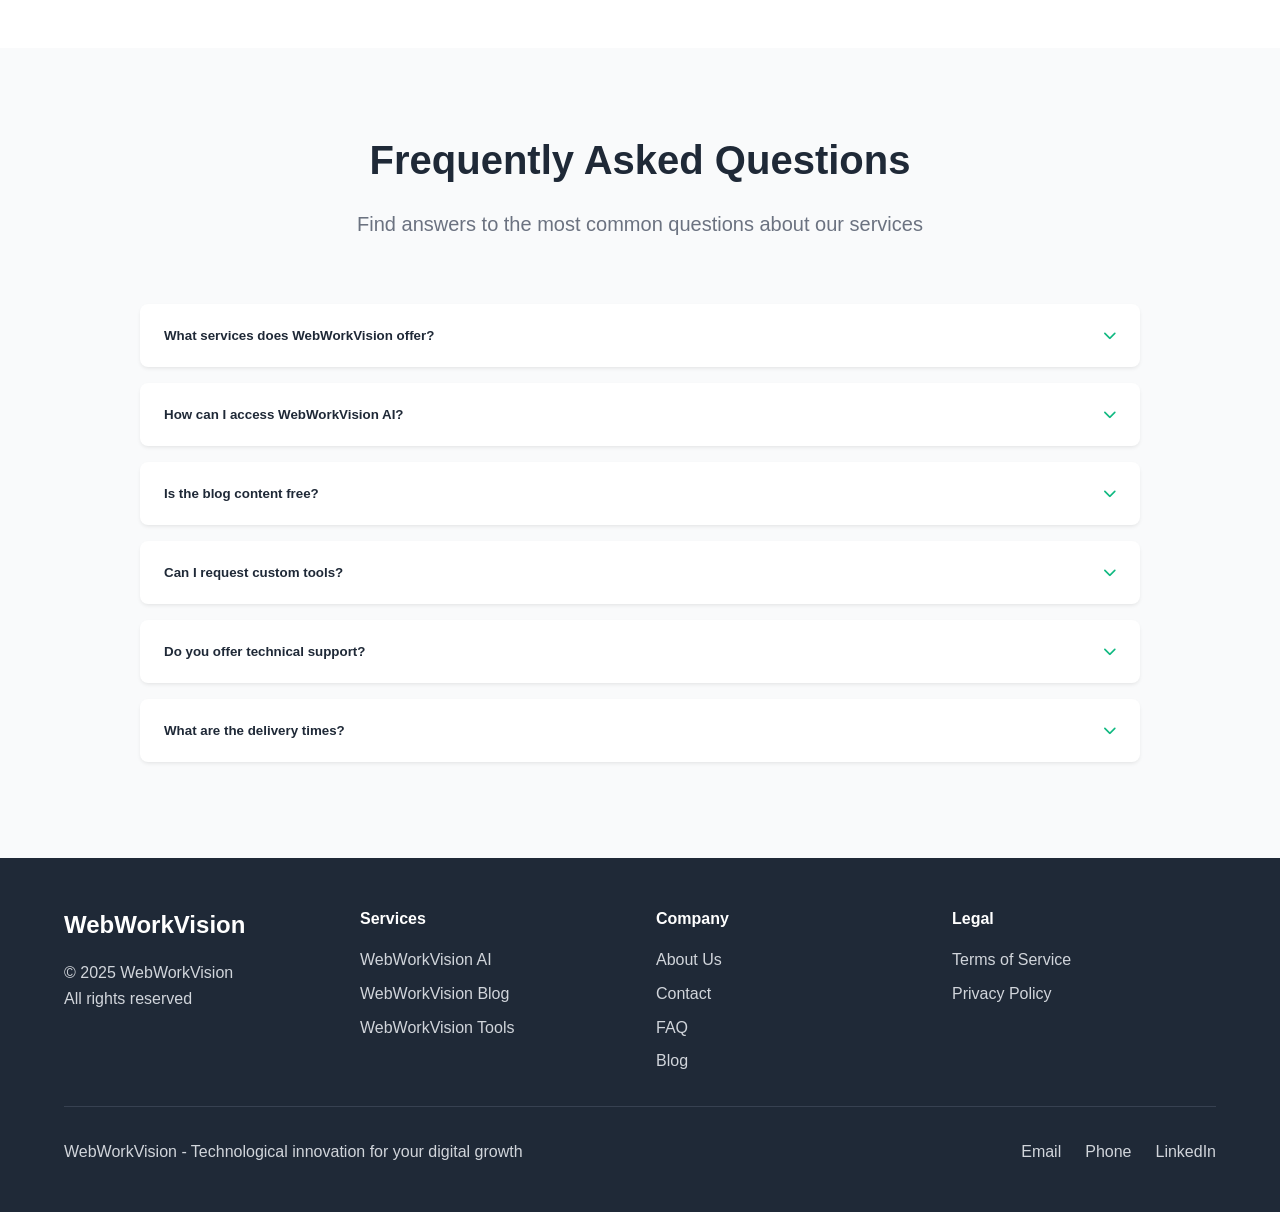
==== commit 791069dd: "pruebas" ====
--- a/index.html
+++ b/index.html
@@ -118,7 +118,7 @@
                             <span>Intelligent chatbots and personalized virtual assistants</span>
                         </div>
                     </div>
-                    <button class="service-btn ai-btn"><a href="https://ai.webworkvision.online">Explore AI</a></button>
+                    <button onclick="window.location.href='https://ai.webworkvision.online'"  class="service-btn ai-btn"><a href="https://ai.webworkvision.online">Explore AI</a></button>
                 </div>
 
                 <!-- WebWorkVision Blog -->
@@ -149,7 +149,7 @@
                             <span>Law and legality trends: legal tech, compliance, regulations</span>
                         </div>
                     </div>
-                    <button class="service-btn blog-btn"><a href="https://blog.webworkvision.online">Read Blog</a></button>
+                    <a href="https;//ai.webworkvision.online"><button class="service-btn blog-btn">Read Blog</button></a>
                 </div>
 
                 <!-- WebWorkVision Tools -->
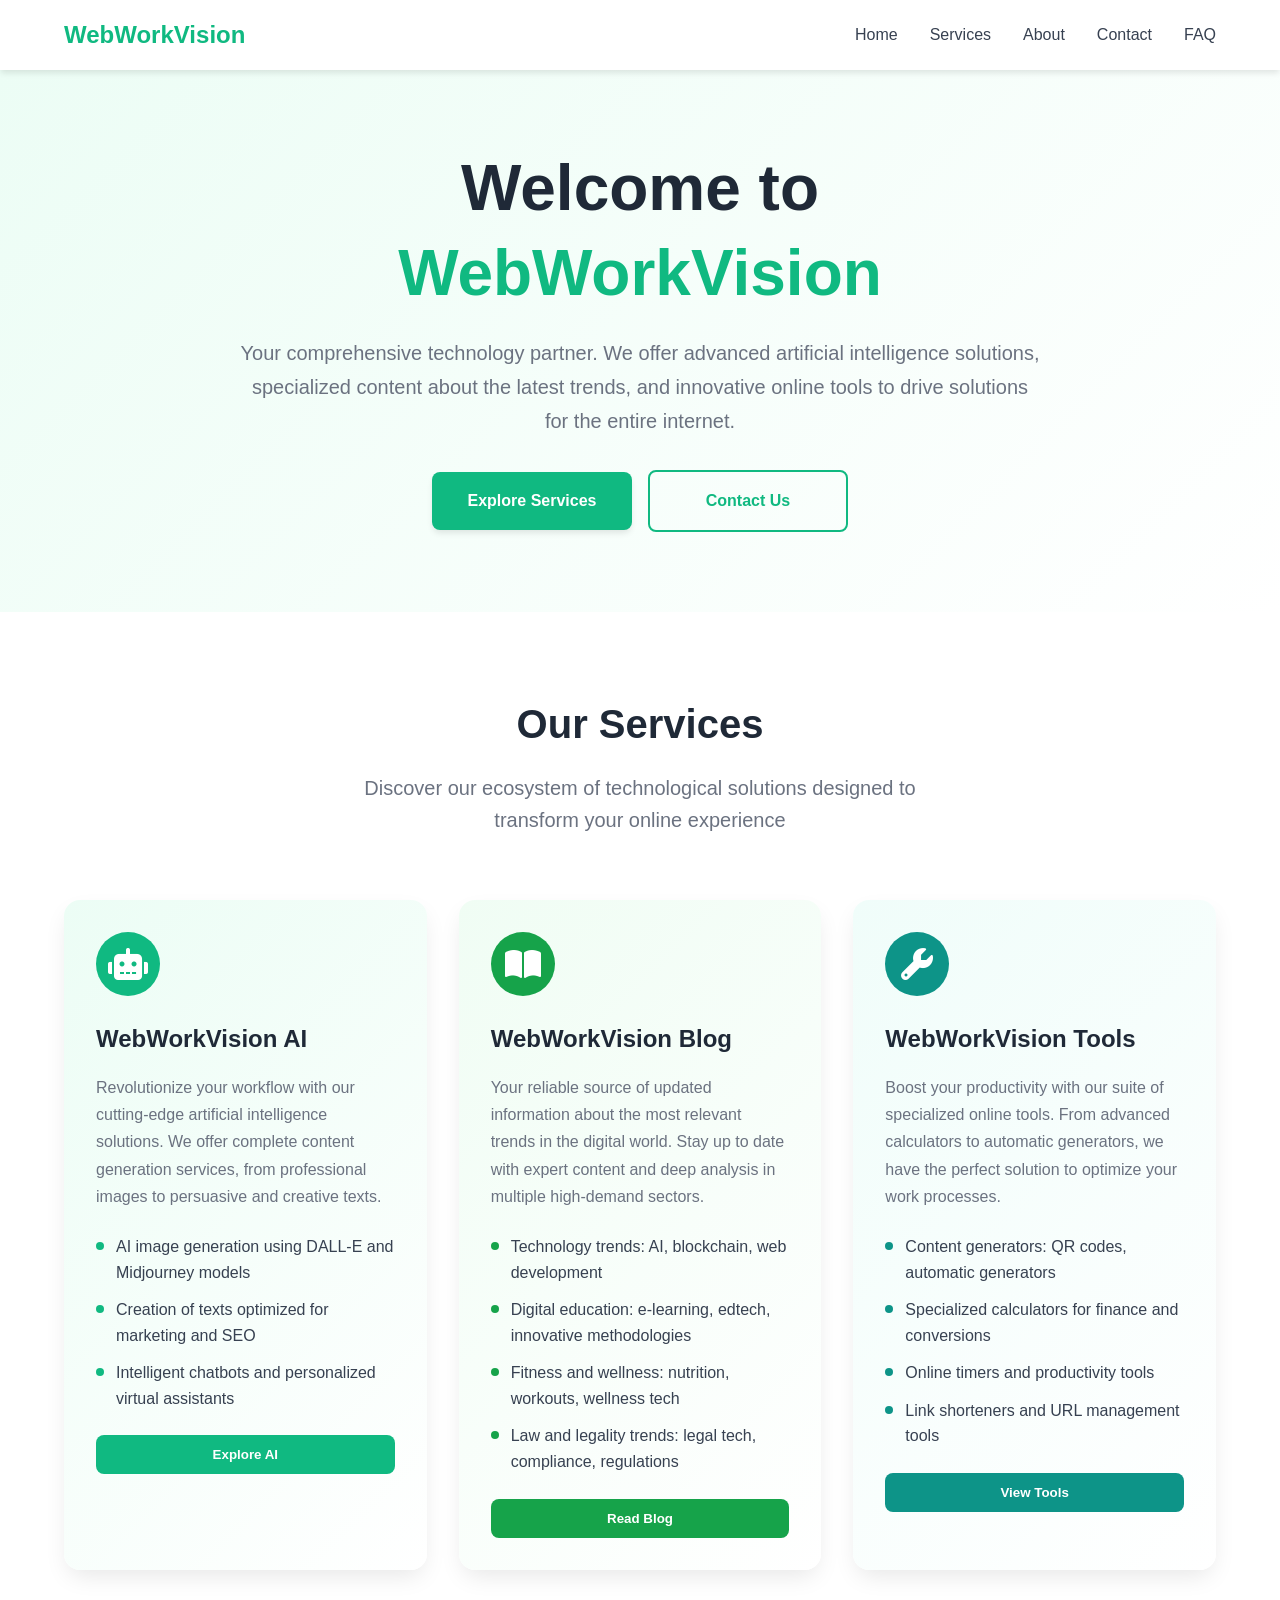
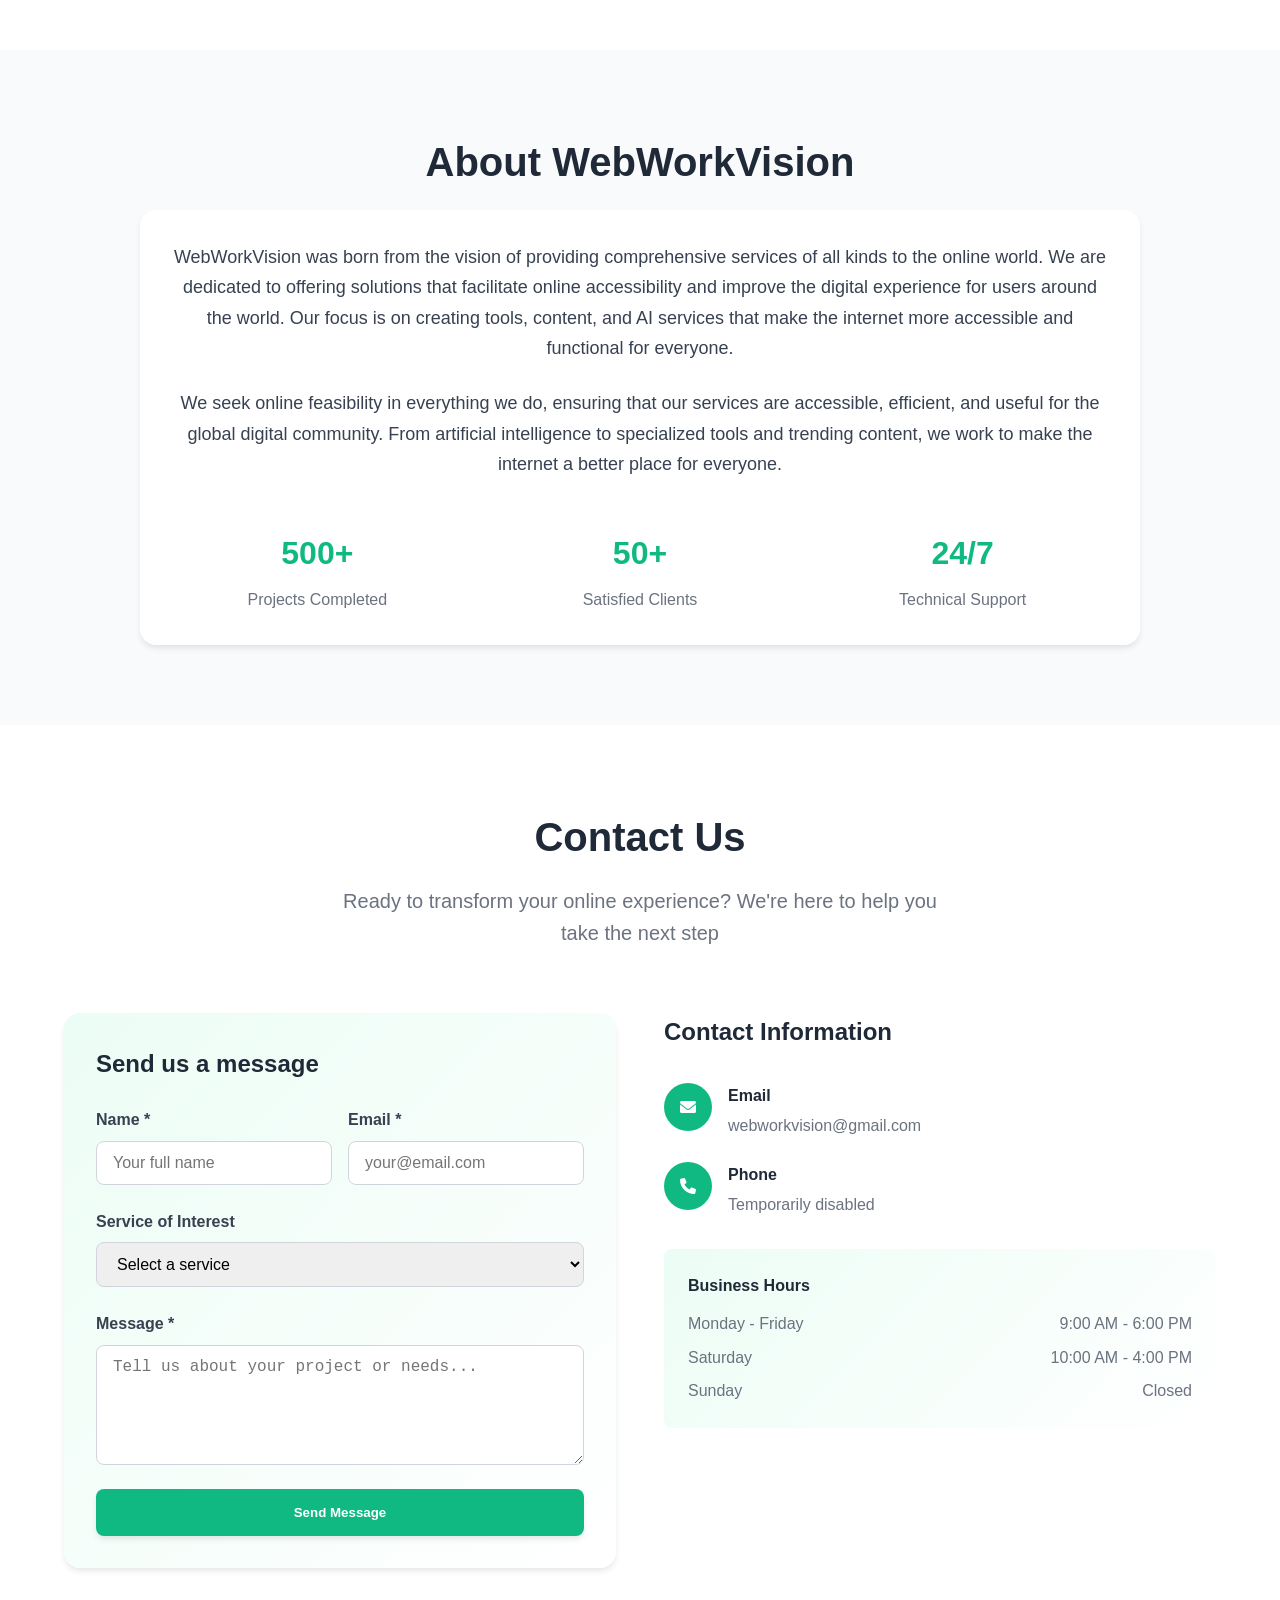
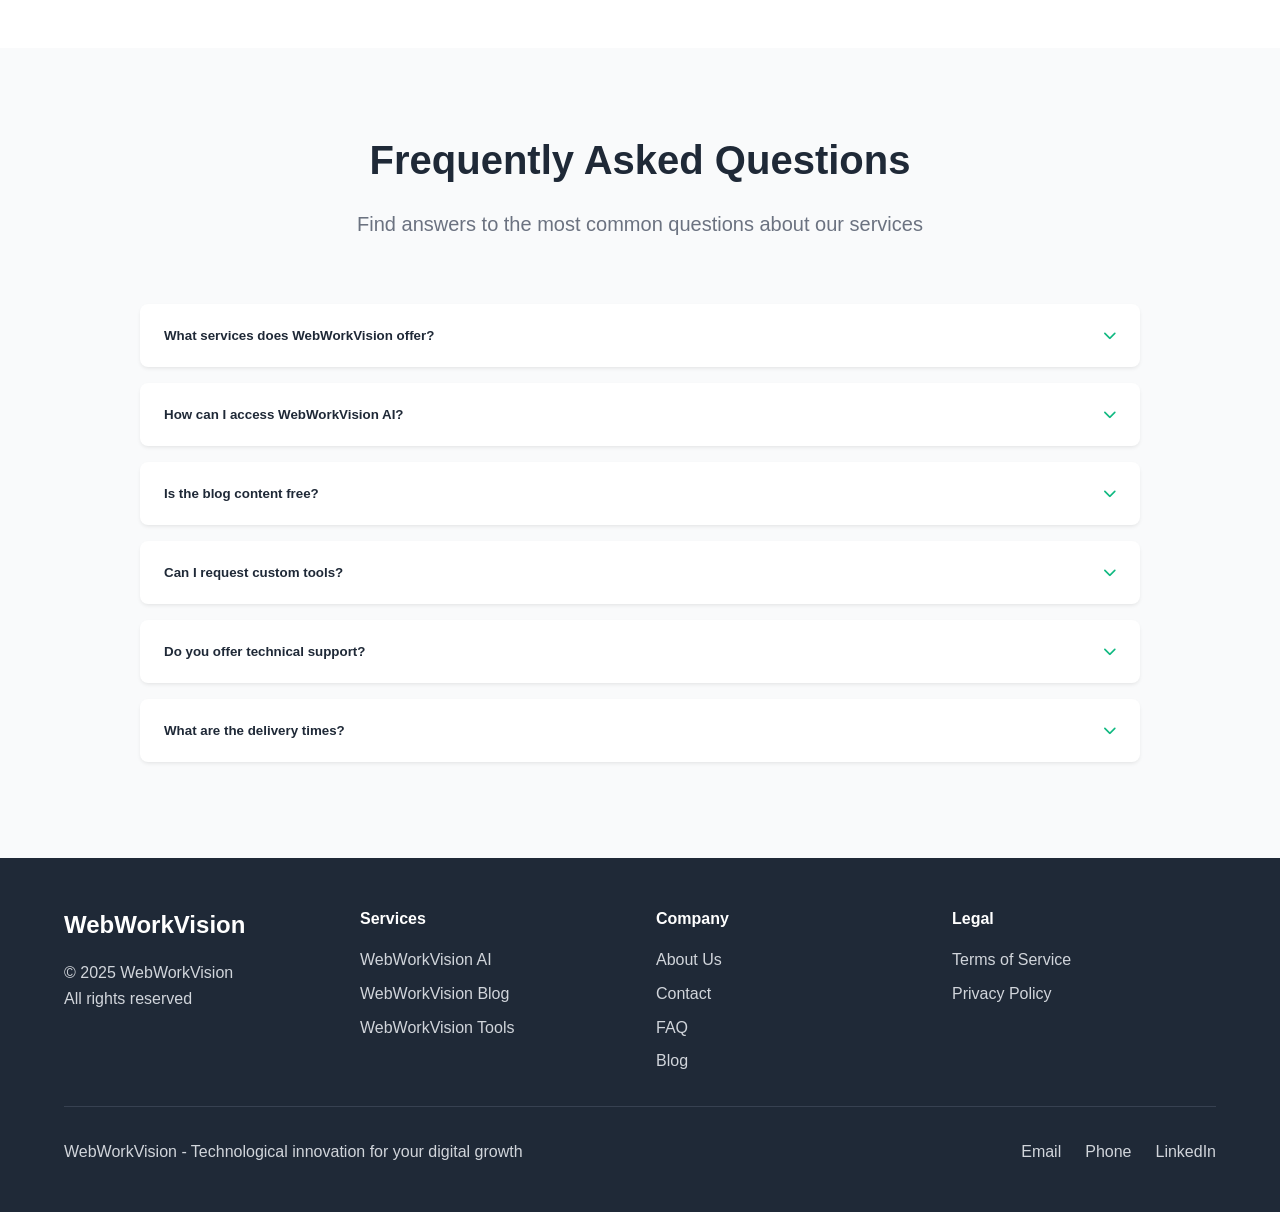
==== commit bc62643d: "pruebas" ====
--- a/index.html
+++ b/index.html
@@ -118,7 +118,7 @@
                             <span>Intelligent chatbots and personalized virtual assistants</span>
                         </div>
                     </div>
-                    <button onclick="window.location.href='https://ai.webworkvision.online'"  class="service-btn ai-btn"><a href="https://ai.webworkvision.online">Explore AI</a></button>
+                    <a href="https://ai.webworkvision.online"><button class="service-btn ai-btn">Explore AI</button></a>
                 </div>
 
                 <!-- WebWorkVision Blog -->
@@ -149,7 +149,7 @@
                             <span>Law and legality trends: legal tech, compliance, regulations</span>
                         </div>
                     </div>
-                    <a href="https;//ai.webworkvision.online"><button class="service-btn blog-btn">Read Blog</button></a>
+                    <a href="https://blog.webworkvision.online"><button class="service-btn blog-btn">Read Blog</button></a>
                 </div>
 
                 <!-- WebWorkVision Tools -->
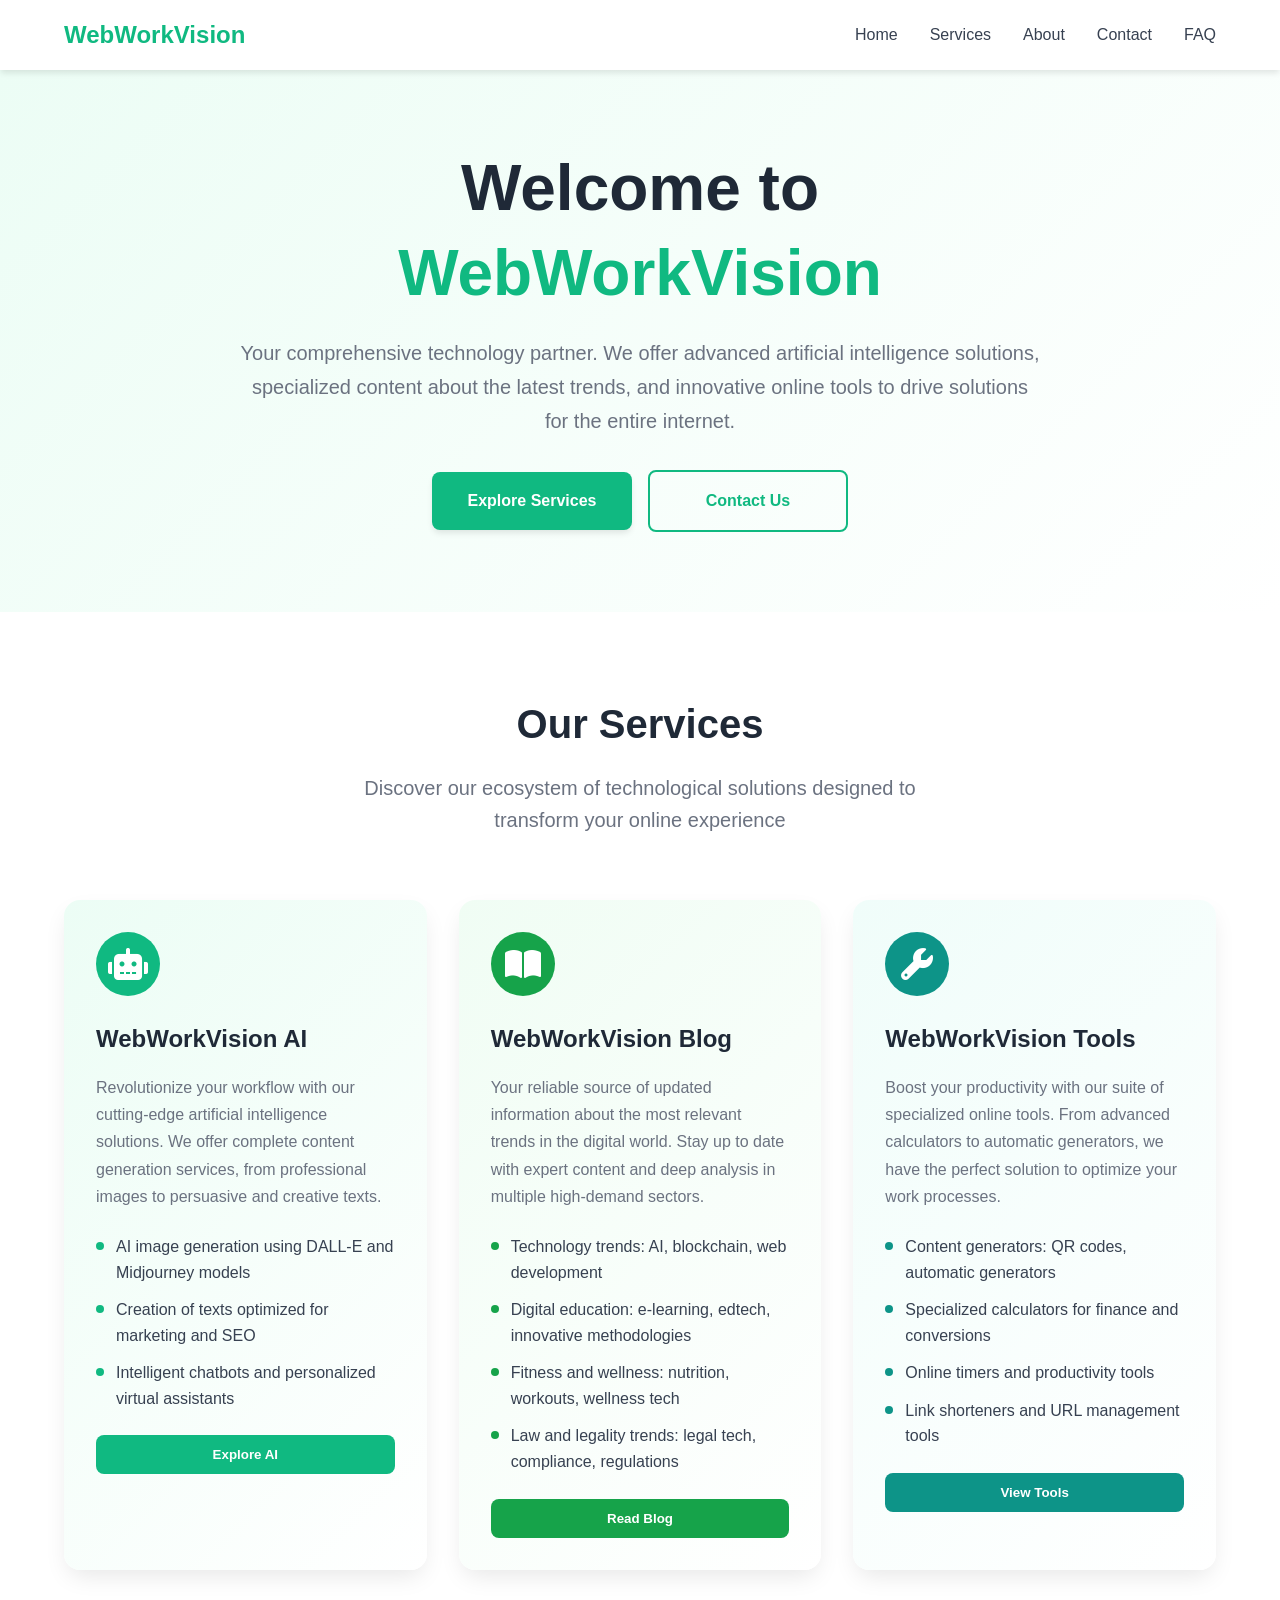
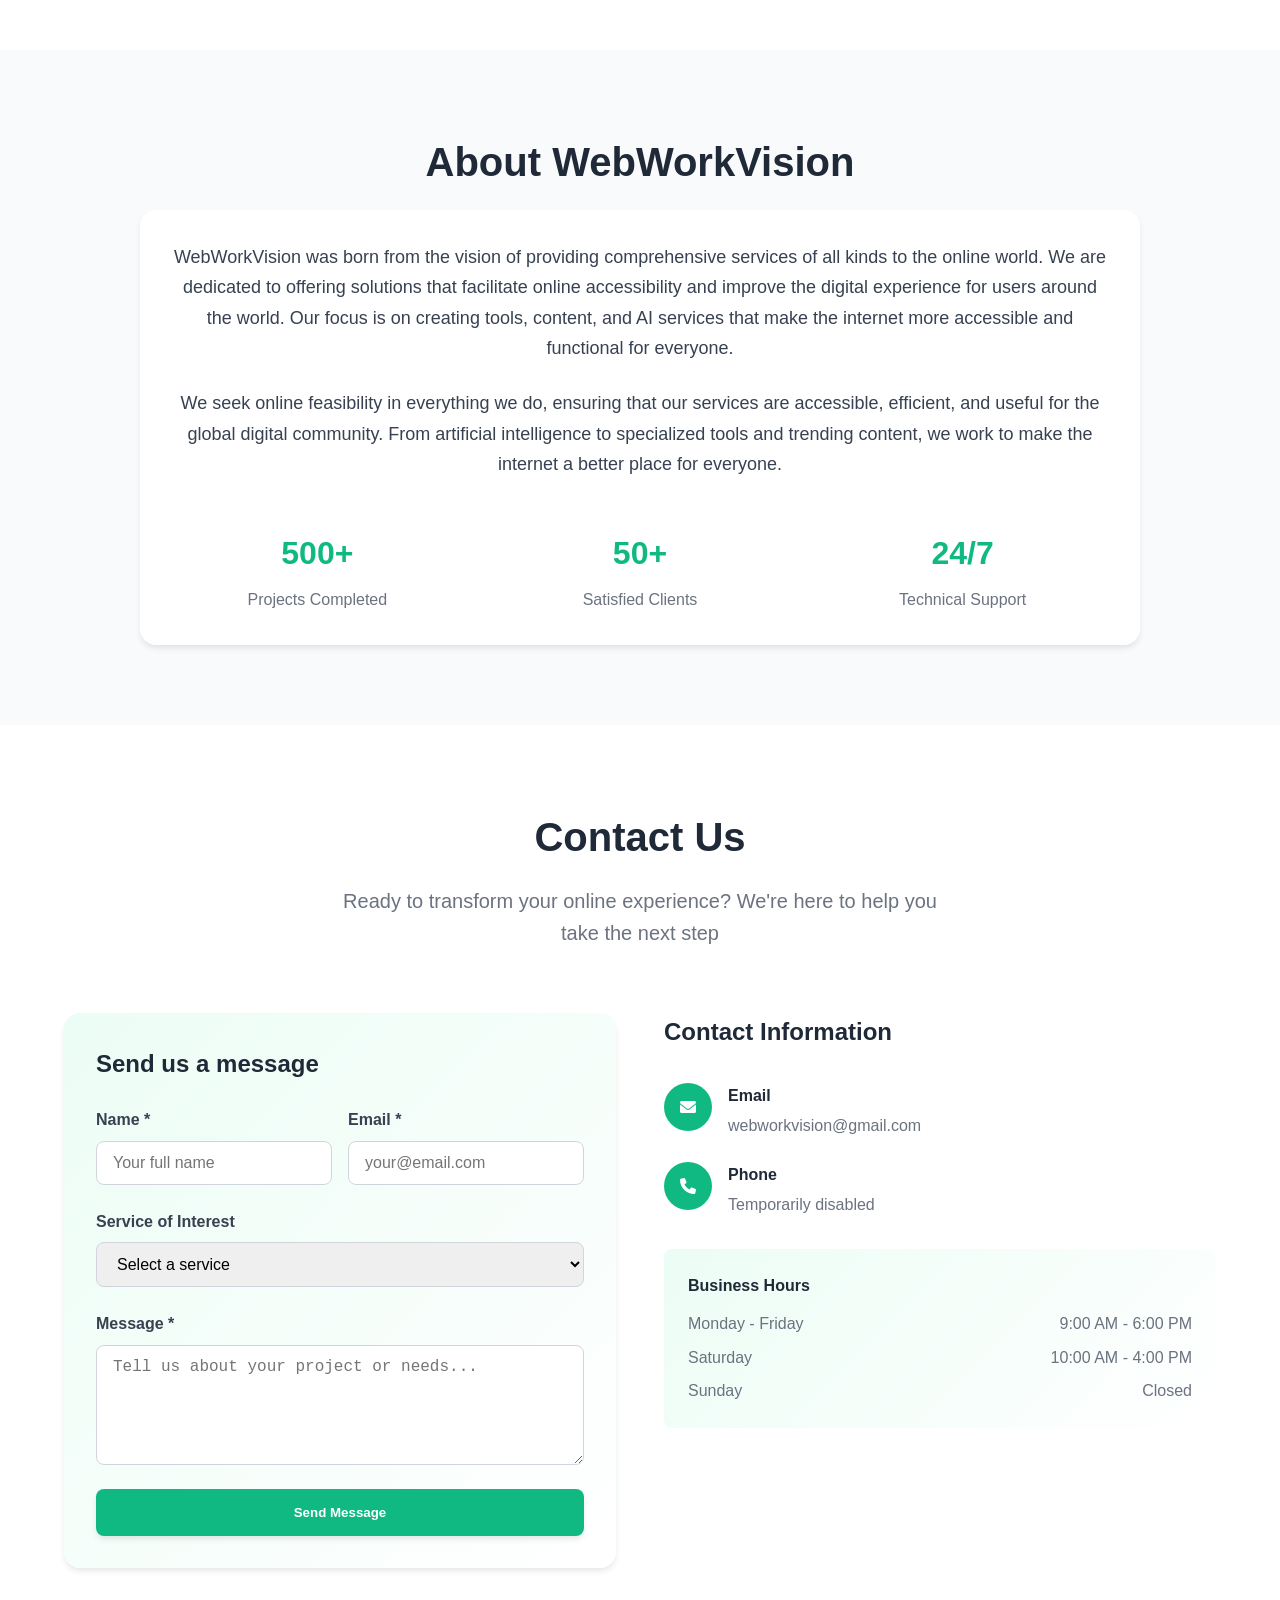
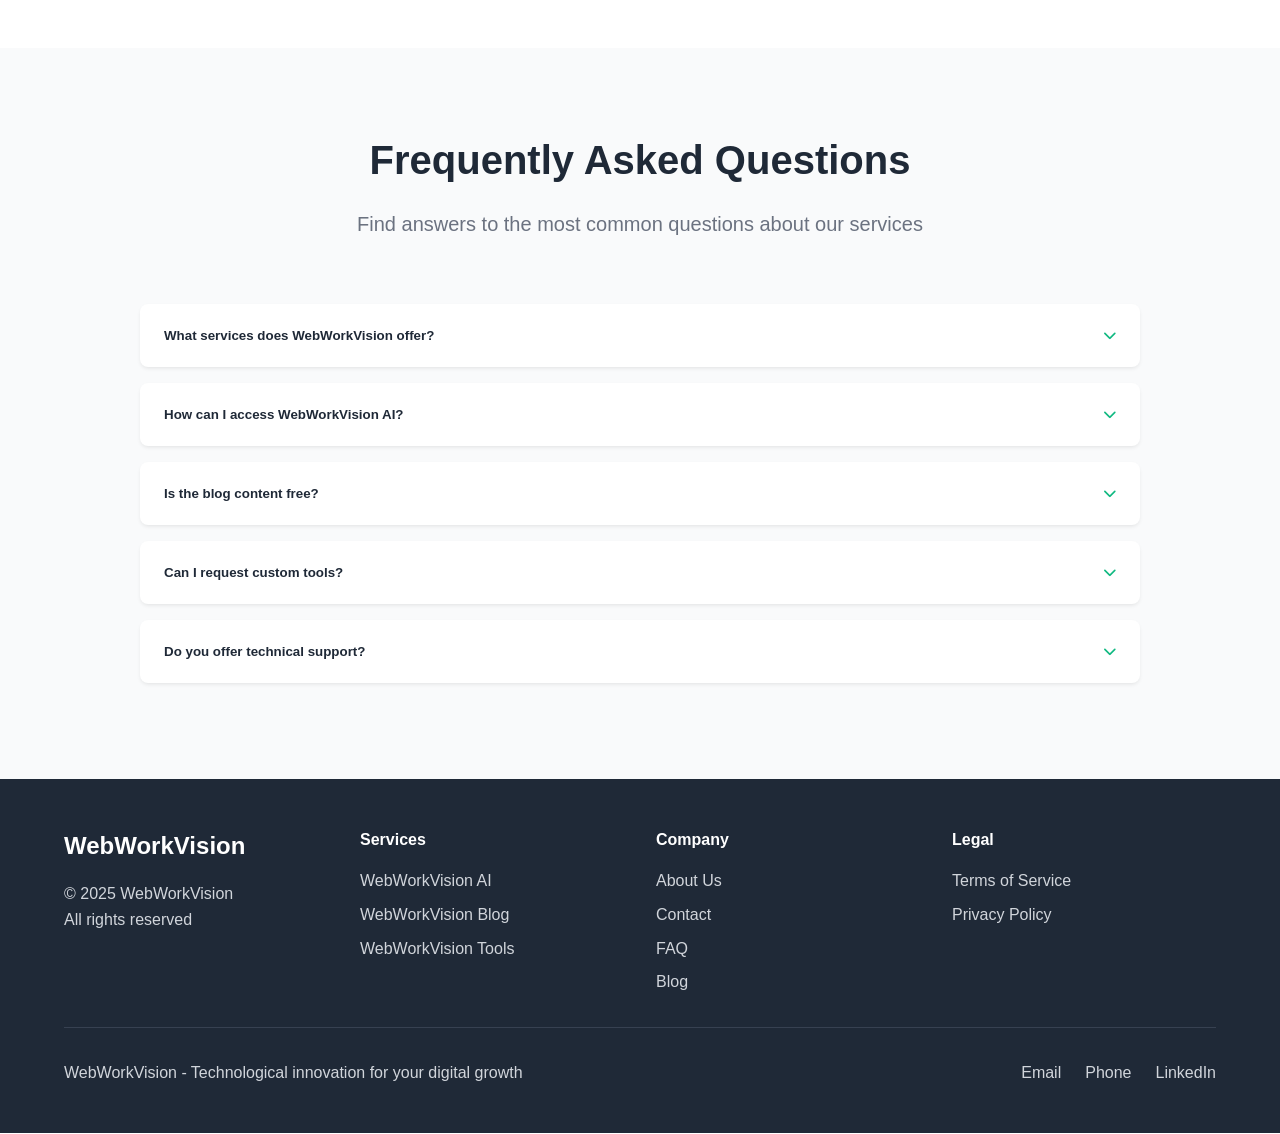
==== commit d78b8119: "faq ultimi item" ====
--- a/index.html
+++ b/index.html
@@ -380,15 +380,7 @@
                     </div>
                 </div>
 
-                <div class="faq-item">
-                    <button class="faq-question">
-                        <span>What are the delivery times?</span>
-                        <i class="fas fa-chevron-down faq-icon"></i>
-                    </button>
-                    <div class="faq-answer">
-                        <p>Delivery times vary by project. For simple AI services: 24-48 hours. Custom tools: 1-4 weeks. We will provide you with a detailed timeline in the initial consultation.</p>
-                    </div>
-                </div>
+               
             </div>
         </div>
     </section>
